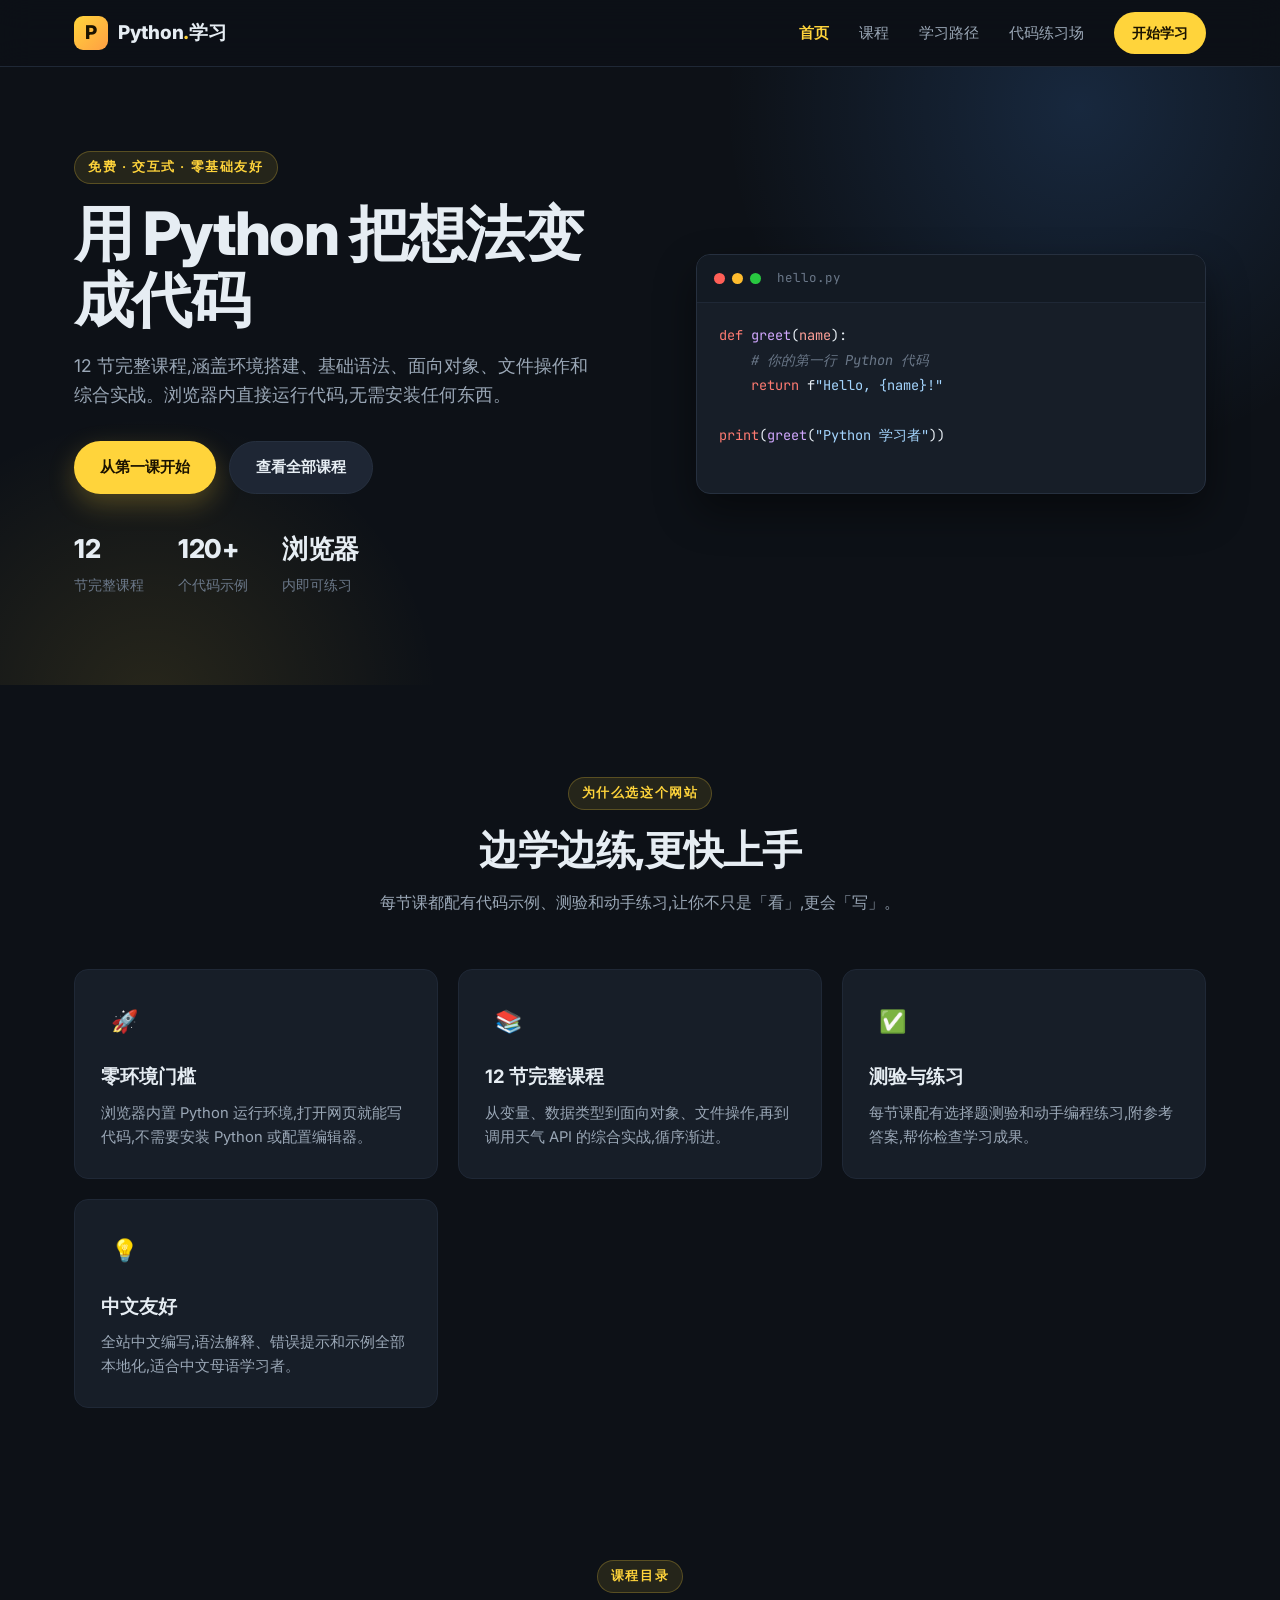
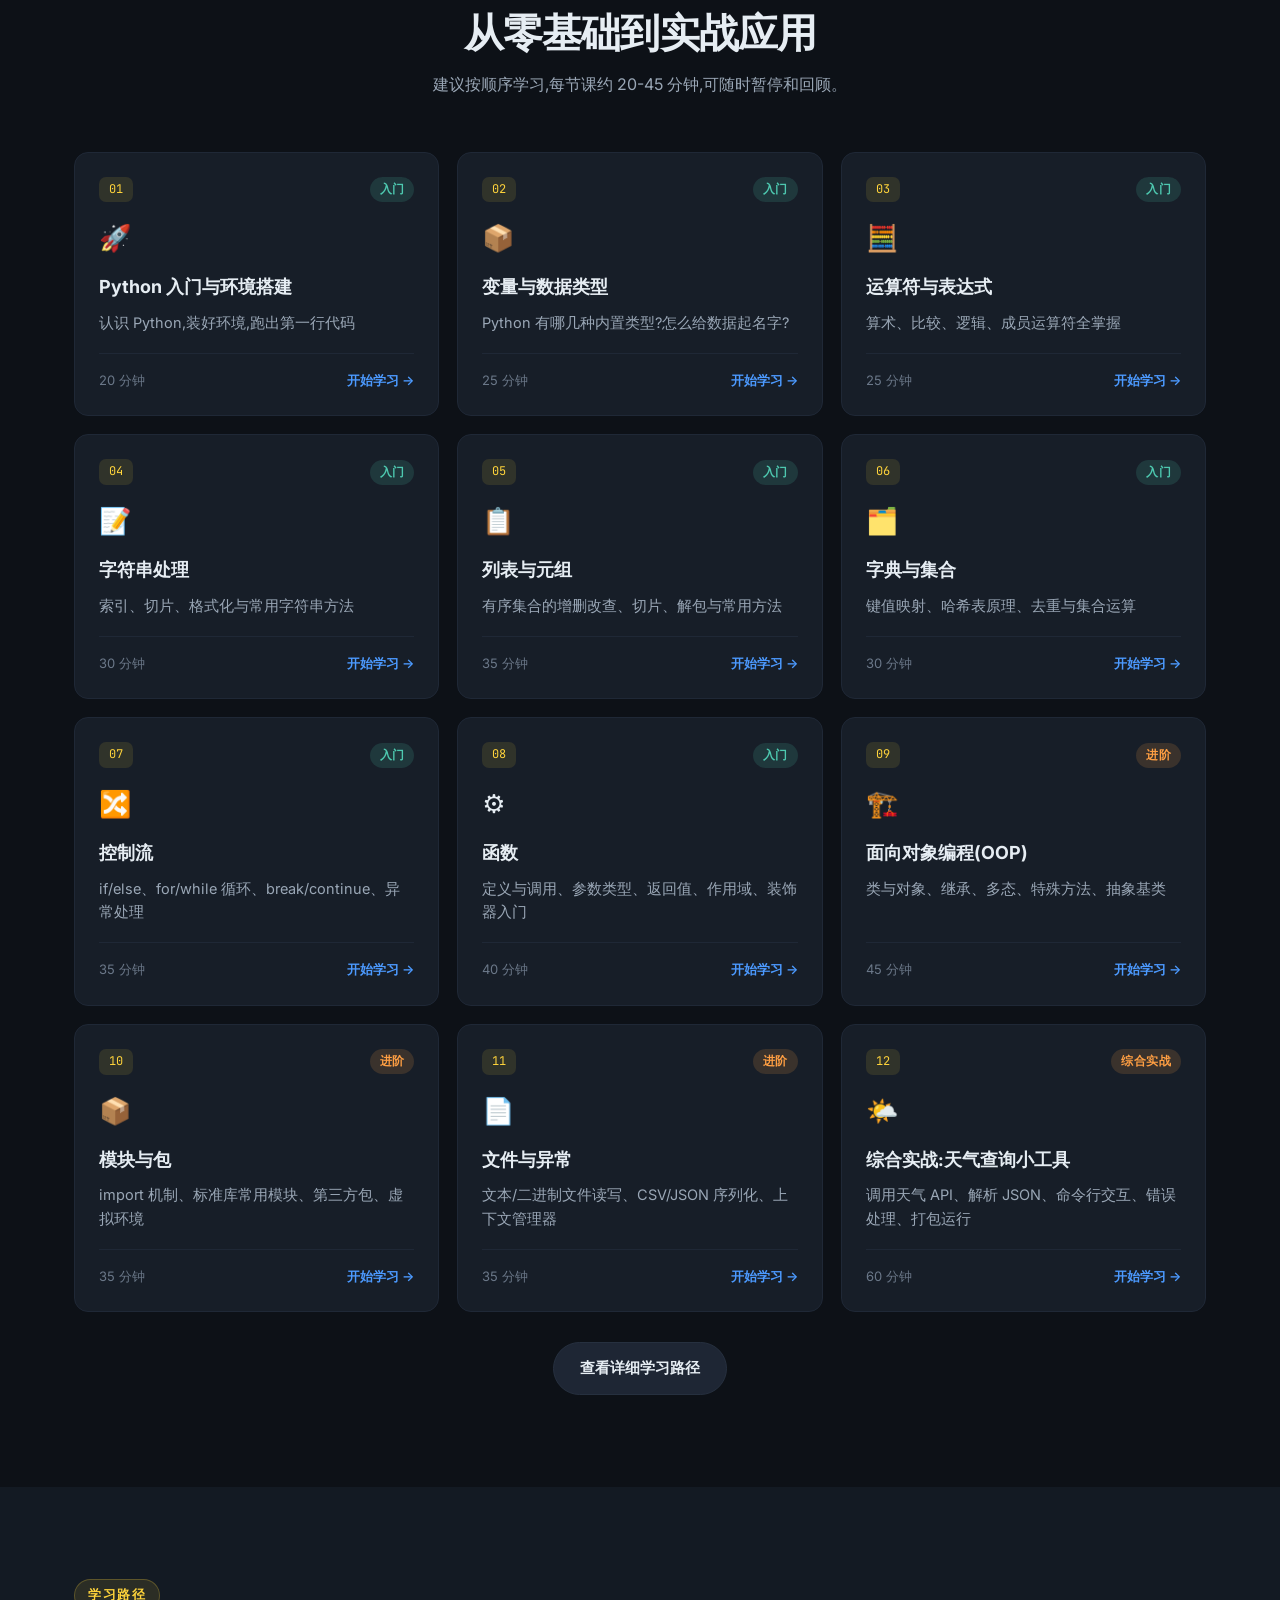
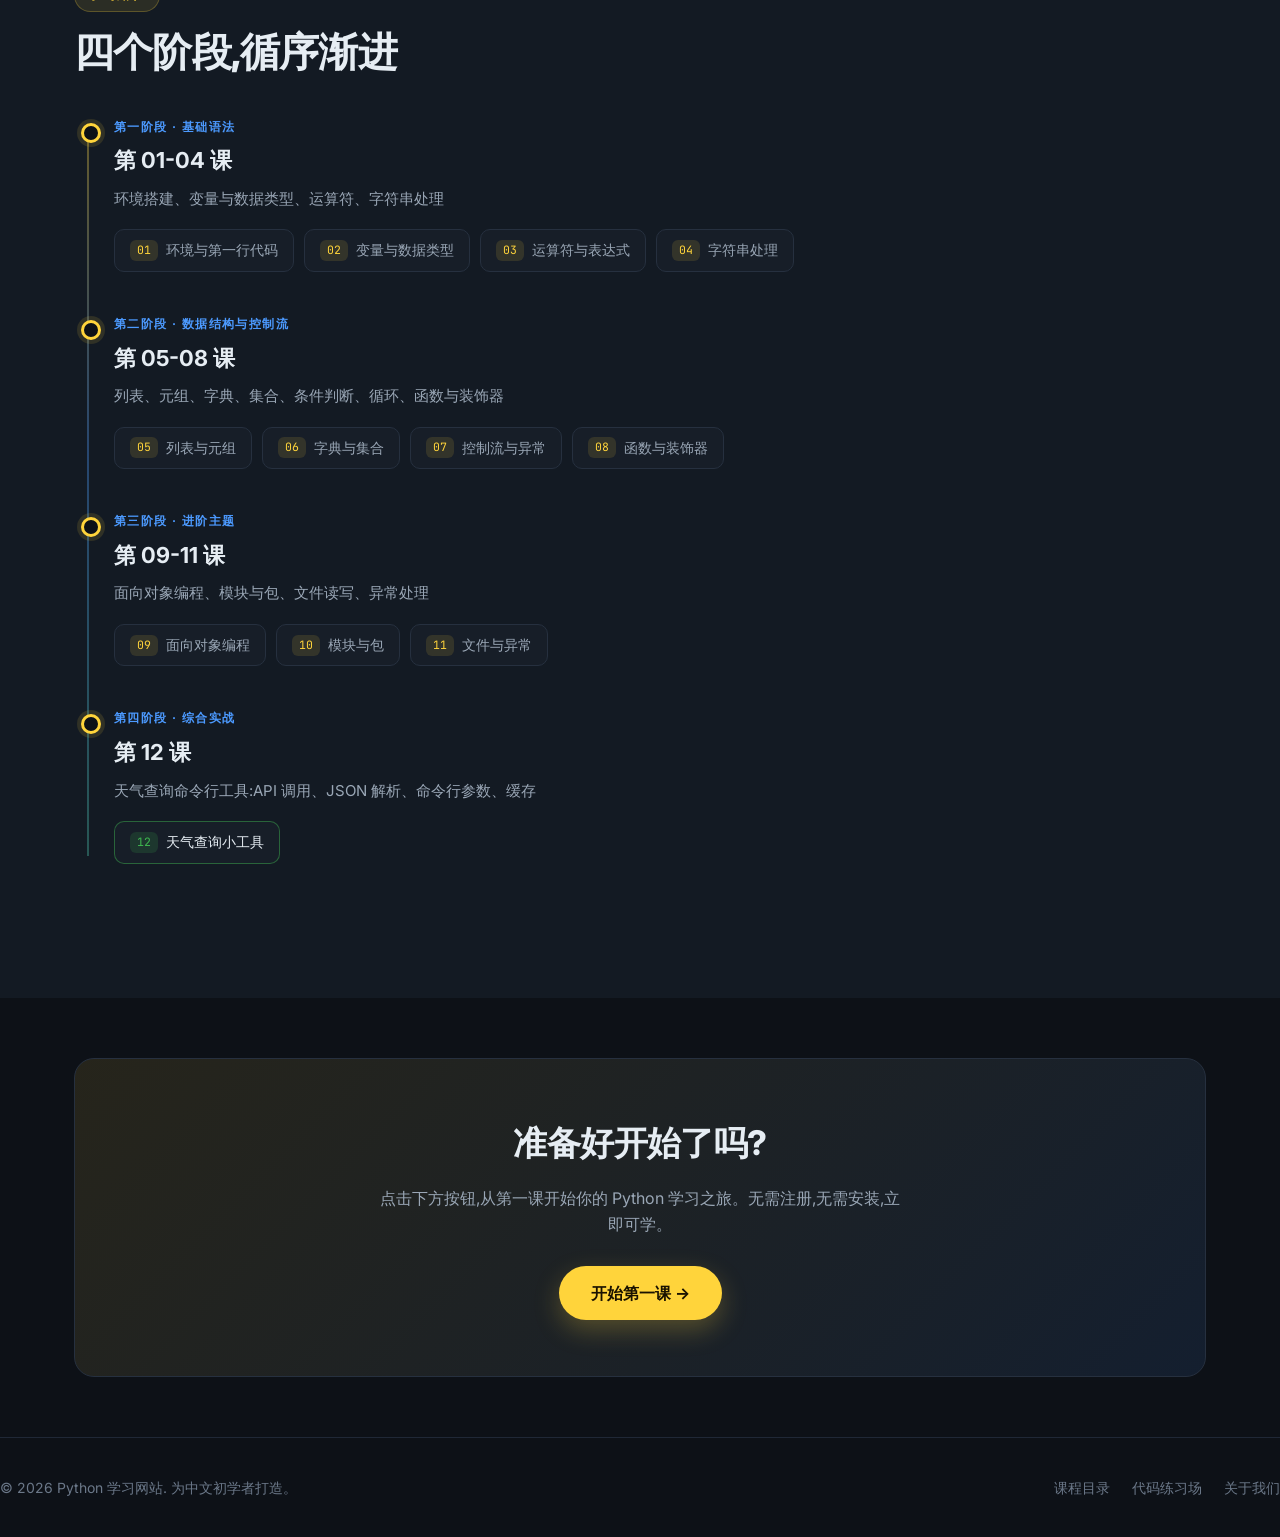
==== index.html @ 402aacf6 "feat: 初始化 Python 学习网站 - 12 节完整课程、浏览器内代码练习场、测验与进度追踪" ====
<!DOCTYPE html>
<html lang="zh-CN">
<head>
  <meta charset="UTF-8">
  <meta name="viewport" content="width=device-width, initial-scale=1.0">
  <title>Python 学习网站 | 从零基础到实战</title>
  <meta name="description" content="免费的 Python 编程学习网站,12 节完整课程,从环境搭建到综合实战,支持浏览器内直接运行 Python 代码">
  <link rel="preconnect" href="https://fonts.googleapis.com">
  <link rel="preconnect" href="https://fonts.gstatic.com" crossorigin>
  <link href="https://fonts.googleapis.com/css2?family=Inter:wght@400;600;700;800&family=JetBrains+Mono:wght@400;700&display=swap" rel="stylesheet">
  <link rel="stylesheet" href="assets/css/style.css">
</head>
<body>

<!-- 导航 -->
<nav class="nav">
  <div class="nav-inner">
    <a href="index.html" class="logo">
      <div class="logo-mark">P</div>
      <span>Python<span class="dot">.</span>学习</span>
    </a>

    <div class="nav-links" id="navLinks">
      <a href="index.html" class="active">首页</a>
      <a href="#courses">课程</a>
      <a href="#path">学习路径</a>
      <a href="playground.html">代码练习场</a>
      <a href="lesson.html?id=intro" class="nav-cta">开始学习</a>
    </div>

    <button class="nav-toggle" id="navToggle" aria-label="切换菜单">☰</button>
  </div>
</nav>

<!-- 英雄区 -->
<header class="hero">
  <div class="container">
    <div class="hero-grid">
      <div class="hero-content">
        <div class="eyebrow">免费 · 交互式 · 零基础友好</div>
        <h1>用 Python 把想法变成代码</h1>
        <p class="hero-lead">12 节完整课程,涵盖环境搭建、基础语法、面向对象、文件操作和综合实战。浏览器内直接运行代码,无需安装任何东西。</p>
        <div class="hero-actions">
          <a href="lesson.html?id=intro" class="btn btn-primary">从第一课开始</a>
          <a href="#courses" class="btn btn-ghost">查看全部课程</a>
        </div>
        <div class="hero-stats">
          <div><strong>12</strong><span>节完整课程</span></div>
          <div><strong>120+</strong><span>个代码示例</span></div>
          <div><strong>浏览器</strong><span>内即可练习</span></div>
        </div>
      </div>

      <div class="hero-visual">
        <div class="code-card">
          <div class="code-card-head">
            <div class="dot-red"></div>
            <div class="dot-yellow"></div>
            <div class="dot-green"></div>
            <span class="file">hello.py</span>
          </div>
          <pre>
<span class="tok-kw">def</span> <span class="tok-fn">greet</span>(<span class="tok-var">name</span>):
    <span class="tok-com"># 你的第一行 Python 代码</span>
    <span class="tok-kw">return</span> f<span class="tok-str">"Hello, {name}!"</span>

<span class="tok-kw">print</span>(<span class="tok-fn">greet</span>(<span class="tok-str">"Python 学习者"</span>))
          </pre>
        </div>
      </div>
    </div>
  </div>
</header>

<!-- 特性 -->
<section class="section" id="features">
  <div class="container">
    <div class="section-head">
      <span class="eyebrow">为什么选这个网站</span>
      <h2 class="section-title">边学边练,更快上手</h2>
      <p class="section-sub">每节课都配有代码示例、测验和动手练习,让你不只是「看」,更会「写」。</p>
    </div>

    <div class="features-grid">
      <div class="feature-card">
        <div class="feature-icon">🚀</div>
        <h3>零环境门槛</h3>
        <p>浏览器内置 Python 运行环境,打开网页就能写代码,不需要安装 Python 或配置编辑器。</p>
      </div>
      <div class="feature-card">
        <div class="feature-icon">📚</div>
        <h3>12 节完整课程</h3>
        <p>从变量、数据类型到面向对象、文件操作,再到调用天气 API 的综合实战,循序渐进。</p>
      </div>
      <div class="feature-card">
        <div class="feature-icon">✅</div>
        <h3>测验与练习</h3>
        <p>每节课配有选择题测验和动手编程练习,附参考答案,帮你检查学习成果。</p>
      </div>
      <div class="feature-card">
        <div class="feature-icon">💡</div>
        <h3>中文友好</h3>
        <p>全站中文编写,语法解释、错误提示和示例全部本地化,适合中文母语学习者。</p>
      </div>
    </div>
  </div>
</section>

<!-- 课程预览 -->
<section class="section" id="courses" style="padding-top: 60px;">
  <div class="container">
    <div class="section-head">
      <span class="eyebrow">课程目录</span>
      <h2 class="section-title">从零基础到实战应用</h2>
      <p class="section-sub">建议按顺序学习,每节课约 20-45 分钟,可随时暂停和回顾。</p>
    </div>

    <div class="course-grid" id="courseGrid">
      <!-- 课程卡片由 JS 渲染 -->
    </div>

    <div style="text-align: center; margin-top: 30px;">
      <a href="#path" class="btn btn-ghost">查看详细学习路径</a>
    </div>
  </div>
</section>

<!-- 学习路径 -->
<section class="section" id="path" style="background: var(--bg-soft);">
  <div class="container">
    <div class="section-head" style="text-align: left; max-width: none; margin: 0 0 40px;">
      <span class="eyebrow">学习路径</span>
      <h2 class="section-title" style="text-align: left;">四个阶段,循序渐进</h2>
    </div>

    <div class="path">
      <div class="stage">
        <div class="stage-tag">第一阶段 · 基础语法</div>
        <h3>第 01-04 课</h3>
        <p>环境搭建、变量与数据类型、运算符、字符串处理</p>
        <div class="lesson-chips">
          <span class="chip"><span class="num">01</span>环境与第一行代码</span>
          <span class="chip"><span class="num">02</span>变量与数据类型</span>
          <span class="chip"><span class="num">03</span>运算符与表达式</span>
          <span class="chip"><span class="num">04</span>字符串处理</span>
        </div>
      </div>

      <div class="stage">
        <div class="stage-tag">第二阶段 · 数据结构与控制流</div>
        <h3>第 05-08 课</h3>
        <p>列表、元组、字典、集合、条件判断、循环、函数与装饰器</p>
        <div class="lesson-chips">
          <span class="chip"><span class="num">05</span>列表与元组</span>
          <span class="chip"><span class="num">06</span>字典与集合</span>
          <span class="chip"><span class="num">07</span>控制流与异常</span>
          <span class="chip"><span class="num">08</span>函数与装饰器</span>
        </div>
      </div>

      <div class="stage">
        <div class="stage-tag">第三阶段 · 进阶主题</div>
        <h3>第 09-11 课</h3>
        <p>面向对象编程、模块与包、文件读写、异常处理</p>
        <div class="lesson-chips">
          <span class="chip"><span class="num">09</span>面向对象编程</span>
          <span class="chip"><span class="num">10</span>模块与包</span>
          <span class="chip"><span class="num">11</span>文件与异常</span>
        </div>
      </div>

      <div class="stage">
        <div class="stage-tag">第四阶段 · 综合实战</div>
        <h3>第 12 课</h3>
        <p>天气查询命令行工具:API 调用、JSON 解析、命令行参数、缓存</p>
        <div class="lesson-chips">
          <span class="chip done"><span class="num">12</span>天气查询小工具</span>
        </div>
      </div>
    </div>
  </div>
</section>

<!-- CTA -->
<section class="section" style="padding: 60px 0;">
  <div class="container">
    <div class="cta">
      <h2>准备好开始了吗?</h2>
      <p>点击下方按钮,从第一课开始你的 Python 学习之旅。无需注册,无需安装,立即可学。</p>
      <a href="lesson.html?id=intro" class="btn btn-primary" style="padding: 14px 32px; font-size: 16px;">开始第一课 →</a>
    </div>
  </div>
</section>

<!-- 页脚 -->
<footer class="footer">
  <div class="footer-inner">
    <div>© 2026 Python 学习网站. 为中文初学者打造。</div>
    <div class="footer-links">
      <a href="#courses">课程目录</a>
      <a href="playground.html">代码练习场</a>
      <a href="#">关于我们</a>
    </div>
  </div>
</footer>

<script>
// 课程数据(与数据文件保持同步)
const COURSES = [
  { id: "intro", num: "01", title: "Python 入门与环境搭建", subtitle: "认识 Python,装好环境,跑出第一行代码", level: "beginner", levelText: "入门", duration: "20 分钟", icon: "🚀", summary: "了解 Python 是什么,完成环境安装,写出第一个程序。" },
  { id: "variables", num: "02", title: "变量与数据类型", subtitle: "Python 有哪几种内置类型?怎么给数据起名字?", level: "beginner", levelText: "入门", duration: "25 分钟", icon: "📦", summary: "掌握变量命名,理解字符串、整数、浮点数、布尔值和 None。" },
  { id: "operators", num: "03", title: "运算符与表达式", subtitle: "算术、比较、逻辑、成员运算符全掌握", level: "beginner", levelText: "入门", duration: "25 分钟", icon: "🧮", summary: "系统梳理各类运算符,理解优先级与链式比较。" },
  { id: "strings", num: "04", title: "字符串处理", subtitle: "索引、切片、格式化与常用字符串方法", level: "beginner", levelText: "入门", duration: "30 分钟", icon: "📝", summary: "吃透字符串索引与切片,掌握 f-string 格式化。" },
  { id: "lists", num: "05", title: "列表与元组", subtitle: "有序集合的增删改查、切片、解包与常用方法", level: "beginner", levelText: "入门", duration: "35 分钟", icon: "📋", summary: "掌握列表增删改查、排序、列表推导式及元组不可变特性。" },
  { id: "dicts-sets", num: "06", title: "字典与集合", subtitle: "键值映射、哈希表原理、去重与集合运算", level: "beginner", levelText: "入门", duration: "30 分钟", icon: "🗂️", summary: "深入理解字典键值存取及集合交并差补运算。" },
  { id: "control-flow", num: "07", title: "控制流", subtitle: "if/else、for/while 循环、break/continue、异常处理", level: "beginner", levelText: "入门", duration: "35 分钟", icon: "🔀", summary: "掌握条件判断、循环结构、控制关键字和异常捕获。" },
  { id: "functions", num: "08", title: "函数", subtitle: "定义与调用、参数类型、返回值、作用域、装饰器入门", level: "beginner", levelText: "入门", duration: "40 分钟", icon: "⚙️", summary: "掌握函数定义、参数类型、作用域链 LEGB、闭包与装饰器。" },
  { id: "oop", num: "09", title: "面向对象编程(OOP)", subtitle: "类与对象、继承、多态、特殊方法、抽象基类", level: "intermediate", levelText: "进阶", duration: "45 分钟", icon: "🏗️", summary: "学习类与对象、继承多态、__init__/__str__ 等特殊方法及 abc 抽象基类。" },
  { id: "modules-packages", num: "10", title: "模块与包", subtitle: "import 机制、标准库常用模块、第三方包、虚拟环境", level: "intermediate", levelText: "进阶", duration: "35 分钟", icon: "📦", summary: "掌握 import 系统、常用标准库、第三方包安装及虚拟环境管理。" },
  { id: "file-io", num: "11", title: "文件与异常", subtitle: "文本/二进制文件读写、CSV/JSON 序列化、上下文管理器", level: "intermediate", levelText: "进阶", duration: "35 分钟", icon: "📄", summary: "掌握 with open 读写文本和二进制文件,CSV 与 JSON 处理。" },
  { id: "capstone", num: "12", title: "综合实战:天气查询小工具", subtitle: "调用天气 API、解析 JSON、命令行交互、错误处理、打包运行", level: "intermediate", levelText: "综合实战", duration: "60 分钟", icon: "🌤️", summary: "综合运用 requests、json、argparse 完成可运行的天气查询命令行工具。" }
];

// 渲染课程卡片
function renderCourses() {
  const grid = document.getElementById('courseGrid');
  if (!grid) return;
  grid.innerHTML = COURSES.map(c => `
    <article class="course-card">
      <div class="course-top">
        <span class="course-id">${c.num}</span>
        <span class="course-level lv-${c.level}">${c.levelText}</span>
      </div>
      <div class="course-icon" style="font-size:26px;margin-bottom:12px;">${c.icon}</div>
      <h3>${c.title}</h3>
      <p>${c.subtitle}</p>
      <div class="course-meta">
        <span>${c.duration}</span>
        <a href="lesson.html?id=${c.id}">开始学习 →</a>
      </div>
    </article>
  `).join('');
}

document.addEventListener('DOMContentLoaded', () => {
  renderCourses();

  // 移动端菜单
  const toggle = document.getElementById('navToggle');
  const links = document.getElementById('navLinks');
  if (toggle && links) {
    toggle.addEventListener('click', () => {
      const open = links.classList.toggle('open');
      toggle.setAttribute('aria-expanded', open);
    });
  }

  // 高亮当前导航
  const path = location.pathname.split('/').pop() || 'index.html';
  document.querySelectorAll('.nav-links a').forEach(a => {
    const href = a.getAttribute('href');
    if (href && !href.startsWith('#') && path === href.split('/').pop()) {
      a.classList.add('active');
    }
  });
});
</script>
</body>
</html>
---- assets/css/style.css ----
/* ============================================
   Python 学习网站 - 全局样式
   ============================================ */

:root {
  --bg: #0d1117;
  --bg-soft: #131a23;
  --surface: #171e28;
  --surface-2: #1e2634;
  --border: #26303f;
  --border-soft: #1f2836;
  --text: #e6edf3;
  --text-dim: #9aa7b6;
  --text-faint: #6b7889;
  --brand: #ffd43b;
  --brand-2: #4c9aff;
  --brand-3: #4ec9b0;
  --green: #3fb950;
  --red: #f85149;
  --yellow: #d29922;
  --purple: #bc8cff;
  --radius: 14px;
  --radius-sm: 9px;
  --shadow: 0 18px 40px rgba(0, 0, 0, 0.45);
  --font: "Inter", "PingFang SC", "Microsoft YaHei", system-ui, -apple-system, sans-serif;
  --mono: "JetBrains Mono", "Fira Code", Consolas, "Courier New", monospace;
  --max: 1180px;
}

* {
  box-sizing: border-box;
  margin: 0;
  padding: 0;
}

html {
  scroll-behavior: smooth;
}

body {
  font-family: var(--font);
  background: var(--bg);
  color: var(--text);
  line-height: 1.65;
  -webkit-font-smoothing: antialiased;
  overflow-x: hidden;
}

a {
  color: inherit;
  text-decoration: none;
}

button {
  font-family: inherit;
  cursor: pointer;
  border: none;
  background: none;
  color: inherit;
}

code {
  font-family: var(--mono);
}

/* ---------- 导航 ---------- */
.nav {
  position: sticky;
  top: 0;
  z-index: 100;
  background: rgba(13, 17, 23, 0.82);
  backdrop-filter: blur(16px);
  border-bottom: 1px solid var(--border-soft);
}

.nav-inner {
  max-width: var(--max);
  margin: 0 auto;
  padding: 0 24px;
  height: 66px;
  display: flex;
  align-items: center;
  justify-content: space-between;
  gap: 24px;
}

.logo {
  display: flex;
  align-items: center;
  gap: 10px;
  font-weight: 800;
  font-size: 19px;
  letter-spacing: -0.3px;
}

.logo-mark {
  width: 34px;
  height: 34px;
  border-radius: 9px;
  background: linear-gradient(135deg, var(--brand) 0%, #ff9f43 100%);
  color: #1a1200;
  display: grid;
  place-items: center;
  font-size: 19px;
  font-weight: 800;
}

.logo span.dot {
  color: var(--brand);
}

.nav-links {
  display: flex;
  align-items: center;
  gap: 30px;
  font-size: 14.5px;
  color: var(--text-dim);
}

.nav-links a {
  transition: color 0.18s;
}

.nav-links a:hover {
  color: var(--text);
}

.nav-links a.active {
  color: var(--brand);
  font-weight: 600;
}

.nav-cta {
  background: var(--brand);
  color: #1a1200 !important;
  padding: 9px 18px;
  border-radius: 999px;
  font-weight: 700;
  font-size: 14px;
  transition: transform 0.18s, box-shadow 0.18s;
}

.nav-cta:hover {
  transform: translateY(-1px);
  box-shadow: 0 8px 20px rgba(255, 212, 59, 0.28);
}

.nav-toggle {
  display: none;
  font-size: 22px;
  padding: 6px 10px;
  border-radius: 8px;
  border: 1px solid var(--border);
}

/* ---------- 通用容器 ---------- */
.container {
  max-width: var(--max);
  margin: 0 auto;
  padding: 0 24px;
}

.section {
  padding: 92px 0;
}

.section-head {
  text-align: center;
  max-width: 660px;
  margin: 0 auto 54px;
}

.eyebrow {
  display: inline-block;
  font-size: 12.5px;
  font-weight: 700;
  letter-spacing: 1.6px;
  text-transform: uppercase;
  color: var(--brand);
  background: rgba(255, 212, 59, 0.1);
  border: 1px solid rgba(255, 212, 59, 0.24);
  padding: 5px 13px;
  border-radius: 999px;
  margin-bottom: 16px;
}

.section-title {
  font-size: clamp(28px, 4vw, 40px);
  font-weight: 800;
  letter-spacing: -0.8px;
  line-height: 1.22;
}

.section-sub {
  color: var(--text-dim);
  margin-top: 14px;
  font-size: 16px;
}

/* ---------- 英雄区 ---------- */
.hero {
  position: relative;
  padding: 84px 0 88px;
  overflow: hidden;
}

.hero::before {
  content: "";
  position: absolute;
  width: 760px;
  height: 760px;
  top: -340px;
  right: -180px;
  background: radial-gradient(circle, rgba(76, 154, 255, 0.17), transparent 66%);
  pointer-events: none;
}

.hero::after {
  content: "";
  position: absolute;
  width: 620px;
  height: 620px;
  bottom: -330px;
  left: -160px;
  background: radial-gradient(circle, rgba(255, 212, 59, 0.11), transparent 66%);
  pointer-events: none;
}

.hero-grid {
  display: grid;
  grid-template-columns: 1.05fr 0.95fr;
  gap: 58px;
  align-items: center;
  position: relative;
  z-index: 1;
}

.hero h1 {
  font-size: clamp(36px, 5.4vw, 60px);
  line-height: 1.1;
  font-weight: 800;
  letter-spacing: -1.6px;
}

.hero h1 em {
  font-style: normal;
  background: linear-gradient(120deg, var(--brand) 0%, #ff9f43 55%, var(--brand-3) 100%);
  -webkit-background-clip: text;
  background-clip: text;
  color: transparent;
}

.hero-lead {
  color: var(--text-dim);
  font-size: 17.5px;
  margin: 20px 0 32px;
  max-width: 520px;
}

.hero-actions {
  display: flex;
  flex-wrap: wrap;
  gap: 13px;
  margin-bottom: 34px;
}

.btn {
  display: inline-flex;
  align-items: center;
  gap: 9px;
  padding: 13px 26px;
  border-radius: 999px;
  font-weight: 700;
  font-size: 15px;
  transition: transform 0.18s, box-shadow 0.18s, background 0.18s;
}

.btn-primary {
  background: var(--brand);
  color: #1a1200;
  box-shadow: 0 10px 26px rgba(255, 212, 59, 0.25);
}

.btn-primary:hover {
  transform: translateY(-2px);
  box-shadow: 0 14px 32px rgba(255, 212, 59, 0.34);
}

.btn-ghost {
  background: var(--surface-2);
  border: 1px solid var(--border);
  color: var(--text);
}

.btn-ghost:hover {
  transform: translateY(-2px);
  border-color: var(--brand-2);
}

.hero-stats {
  display: flex;
  gap: 34px;
}

.hero-stats div strong {
  display: block;
  font-size: 26px;
  font-weight: 800;
  letter-spacing: -0.5px;
}

.hero-stats div span {
  font-size: 13.5px;
  color: var(--text-faint);
}

/* 代码预览卡 */
.code-card {
  background: var(--surface);
  border: 1px solid var(--border);
  border-radius: var(--radius);
  box-shadow: var(--shadow);
  overflow: hidden;
}

.code-card-head {
  display: flex;
  align-items: center;
  gap: 7px;
  padding: 13px 17px;
  border-bottom: 1px solid var(--border-soft);
  background: var(--bg-soft);
}

.dot-red, .dot-yellow, .dot-green {
  width: 11px;
  height: 11px;
  border-radius: 50%;
}

.dot-red { background: #ff5f57; }
.dot-yellow { background: #febc2e; }
.dot-green { background: #28c840; }

.code-card-head span.file {
  margin-left: 9px;
  font-size: 12.5px;
  color: var(--text-faint);
  font-family: var(--mono);
}

.code-card pre {
  margin: 0;
  padding: 20px 22px;
  font-family: var(--mono);
  font-size: 13.6px;
  line-height: 1.85;
  overflow-x: auto;
}

.tok-kw { color: #ff7b72; }
.tok-str { color: #a5d6ff; }
.tok-num { color: #79c0ff; }
.tok-com { color: #6b7889; font-style: italic; }
.tok-fn { color: #d2a8ff; }
.tok-cls { color: #ffa657; }
.tok-var { color: #ffa198; }

/* ---------- 特性卡 ---------- */
.features-grid {
  display: grid;
  grid-template-columns: repeat(auto-fit, minmax(280px, 1fr));
  gap: 20px;
}

.feature-card {
  background: var(--surface);
  border: 1px solid var(--border-soft);
  border-radius: var(--radius);
  padding: 28px 26px;
  transition: transform 0.2s, border-color 0.2s, background 0.2s;
}

.feature-card:hover {
  transform: translateY(-4px);
  border-color: var(--brand-2);
  background: var(--surface-2);
}

.feature-icon {
  width: 46px;
  height: 46px;
  border-radius: 12px;
  display: grid;
  place-items: center;
  font-size: 22px;
  margin-bottom: 17px;
}

.feature-card h3 {
  font-size: 18.5px;
  margin-bottom: 9px;
}

.feature-card p {
  color: var(--text-dim);
  font-size: 14.8px;
}

/* ---------- 学习路径 ---------- */
.path {
  position: relative;
  padding-left: 40px;
}

.path::before {
  content: "";
  position: absolute;
  left: 13px;
  top: 8px;
  bottom: 8px;
  width: 2px;
  background: linear-gradient(180deg, var(--brand) 0%, var(--brand-2) 45%, var(--brand-3) 100%);
  opacity: 0.35;
}

.stage {
  position: relative;
  margin-bottom: 42px;
}

.stage::before {
  content: "";
  position: absolute;
  left: -33px;
  top: 6px;
  width: 14px;
  height: 14px;
  border-radius: 50%;
  background: var(--bg);
  border: 3px solid var(--brand);
  box-shadow: 0 0 0 4px rgba(255, 212, 59, 0.12);
}

.stage-tag {
  font-size: 12px;
  font-weight: 700;
  letter-spacing: 1.4px;
  text-transform: uppercase;
  color: var(--brand-2);
  margin-bottom: 6px;
}

.stage h3 {
  font-size: 22px;
  margin-bottom: 8px;
}

.stage > p {
  color: var(--text-dim);
  font-size: 15px;
  margin-bottom: 18px;
}

.lesson-chips {
  display: flex;
  flex-wrap: wrap;
  gap: 10px;
}

.chip {
  background: var(--surface);
  border: 1px solid var(--border);
  border-radius: 10px;
  padding: 9px 15px;
  font-size: 13.6px;
  color: var(--text-dim);
  display: inline-flex;
  align-items: center;
  gap: 8px;
  transition: all 0.18s;
}

.chip:hover {
  color: var(--text);
  border-color: var(--brand-2);
  transform: translateY(-2px);
}

.chip .num {
  font-family: var(--mono);
  font-size: 11.5px;
  color: var(--brand);
  background: rgba(255, 212, 59, 0.12);
  padding: 1px 7px;
  border-radius: 6px;
}

.chip.done {
  border-color: rgba(63, 185, 80, 0.45);
  color: var(--text);
}

.chip.done .num {
  background: rgba(63, 185, 80, 0.16);
  color: var(--green);
}

/* ---------- 课程预览网格 ---------- */
.course-grid {
  display: grid;
  grid-template-columns: repeat(auto-fill, minmax(285px, 1fr));
  gap: 18px;
}

.course-card {
  background: var(--surface);
  border: 1px solid var(--border-soft);
  border-radius: var(--radius);
  padding: 24px;
  display: flex;
  flex-direction: column;
  transition: transform 0.2s, border-color 0.2s;
}

.course-card:hover {
  transform: translateY(-4px);
  border-color: var(--brand);
}

.course-top {
  display: flex;
  align-items: center;
  justify-content: space-between;
  margin-bottom: 15px;
}

.course-id {
  font-family: var(--mono);
  font-size: 12px;
  color: var(--brand);
  background: rgba(255, 212, 59, 0.11);
  border-radius: 7px;
  padding: 3px 10px;
}

.course-level {
  font-size: 11.5px;
  font-weight: 700;
  padding: 3px 10px;
  border-radius: 999px;
  letter-spacing: 0.4px;
}

.lv-beginner { background: rgba(78, 201, 176, 0.15); color: var(--brand-3); }
.lv-intermediate { background: rgba(255, 159, 67, 0.15); color: #ff9f43; }
.lv-advanced { background: rgba(188, 140, 255, 0.15); color: var(--purple); }

.course-card h3 {
  font-size: 18px;
  margin-bottom: 9px;
}

.course-card p {
  color: var(--text-dim);
  font-size: 14.5px;
  flex: 1;
}

.course-meta {
  display: flex;
  align-items: center;
  justify-content: space-between;
  margin-top: 18px;
  padding-top: 16px;
  border-top: 1px solid var(--border-soft);
  font-size: 13px;
  color: var(--text-faint);
}

.course-meta a {
  color: var(--brand-2);
  font-weight: 600;
}

/* ---------- CTA ---------- */
.cta {
  background: linear-gradient(135deg, rgba(255, 212, 59, 0.1), rgba(76, 154, 255, 0.1));
  border: 1px solid var(--border);
  border-radius: 20px;
  padding: 56px 44px;
  text-align: center;
}

.cta h2 {
  font-size: clamp(25px, 3.4vw, 34px);
  font-weight: 800;
  letter-spacing: -0.6px;
}

.cta p {
  color: var(--text-dim);
  margin: 14px auto 28px;
  max-width: 520px;
  font-size: 16px;
}

/* ---------- 页脚 ---------- */
.footer {
  border-top: 1px solid var(--border-soft);
  padding: 38px 0;
  color: var(--text-faint);
  font-size: 14px;
}

.footer-inner {
  display: flex;
  flex-wrap: wrap;
  justify-content: space-between;
  gap: 16px;
  align-items: center;
}

.footer-links {
  display: flex;
  gap: 22px;
}

.footer-links a:hover {
  color: var(--text);
}

/* ============================================
   课程详情页
   ============================================ */

.lesson-layout {
  display: grid;
  grid-template-columns: 268px 1fr;
  gap: 42px;
  max-width: var(--max);
  margin: 0 auto;
  padding: 34px 24px 90px;
  align-items: start;
}

.sidebar {
  position: sticky;
  top: 88px;
  max-height: calc(100vh - 112px);
  overflow-y: auto;
  background: var(--surface);
  border: 1px solid var(--border-soft);
  border-radius: var(--radius);
  padding: 16px;
}

.sidebar::-webkit-scrollbar { width: 6px; }
.sidebar::-webkit-scrollbar-thumb { background: var(--border); border-radius: 3px; }

.sidebar-title {
  font-size: 11.5px;
  font-weight: 700;
  letter-spacing: 1.4px;
  text-transform: uppercase;
  color: var(--text-faint);
  padding: 6px 10px 12px;
}

.side-item {
  display: flex;
  align-items: center;
  gap: 10px;
  padding: 9px 11px;
  border-radius: 9px;
  font-size: 14px;
  color: var(--text-dim);
  transition: background 0.16s, color 0.16s;
}

.side-item:hover {
  background: var(--surface-2);
  color: var(--text);
}

.side-item.active {
  background: rgba(255, 212, 59, 0.12);
  color: var(--brand);
  font-weight: 600;
}

.side-item .badge {
  margin-left: auto;
  font-size: 11px;
  color: var(--green);
}

.side-item .idx {
  font-family: var(--mono);
  font-size: 11.5px;
  color: var(--text-faint);
  width: 18px;
}

.side-item.active .idx { color: var(--brand); }

.progress-box {
  margin-top: 16px;
  padding: 14px;
  border-radius: 10px;
  background: var(--bg-soft);
  border: 1px solid var(--border-soft);
}

.progress-box .row {
  display: flex;
  justify-content: space-between;
  font-size: 12.5px;
  color: var(--text-dim);
  margin-bottom: 9px;
}

.progress-track {
  height: 7px;
  border-radius: 999px;
  background: var(--border);
  overflow: hidden;
}

.progress-fill {
  height: 100%;
  width: 0;
  background: linear-gradient(90deg, var(--brand), var(--brand-2));
  border-radius: 999px;
  transition: width 0.4s ease;
}

/* 课程正文 */
.lesson-header {
  margin-bottom: 34px;
  padding-bottom: 26px;
  border-bottom: 1px solid var(--border-soft);
}

.lesson-header h1 {
  font-size: clamp(28px, 4vw, 38px);
  font-weight: 800;
  letter-spacing: -0.9px;
  margin: 12px 0 10px;
}

.lesson-header .meta {
  color: var(--text-dim);
  font-size: 15px;
}

.lesson-header .meta span {
  margin-right: 18px;
}

.lesson-content h2 {
  font-size: 25px;
  font-weight: 750;
  letter-spacing: -0.4px;
  margin: 42px 0 15px;
  padding-top: 8px;
}

.lesson-content h3 {
  font-size: 19px;
  font-weight: 700;
  margin: 28px 0 11px;
}

.lesson-content p {
  color: #c9d3de;
  margin-bottom: 15px;
  font-size: 15.6px;
}

.lesson-content ul, .lesson-content ol {
  margin: 0 0 18px 22px;
  color: #c9d3de;
  font-size: 15.4px;
}

.lesson-content li {
  margin-bottom: 8px;
}

.lesson-content strong {
  color: var(--text);
  font-weight: 650;
}

.lesson-content code:not(pre code) {
  background: rgba(110, 118, 129, 0.18);
  border: 1px solid var(--border-soft);
  border-radius: 6px;
  padding: 1.5px 6px;
  font-size: 13.5px;
  color: #ffa198;
}

.inline-code {
  background: rgba(110, 118, 129, 0.18);
  border: 1px solid var(--border-soft);
  border-radius: 6px;
  padding: 1.5px 6px;
  font-family: var(--mono);
  font-size: 13.5px;
  color: #ffa198;
}

/* 代码块 */
.code-block {
  position: relative;
  background: var(--surface);
  border: 1px solid var(--border);
  border-radius: var(--radius-sm);
  margin: 18px 0 22px;
  overflow: hidden;
}

.code-block-head {
  display: flex;
  align-items: center;
  justify-content: space-between;
  padding: 9px 14px;
  background: var(--bg-soft);
  border-bottom: 1px solid var(--border-soft);
  font-size: 12px;
  color: var(--text-faint);
  font-family: var(--mono);
}

.copy-btn {
  color: var(--text-faint);
  font-size: 12px;
  padding: 3px 9px;
  border-radius: 6px;
  border: 1px solid var(--border);
  transition: all 0.16s;
}

.copy-btn:hover {
  color: var(--brand);
  border-color: var(--brand);
}

.copy-btn.copied {
  color: var(--green);
  border-color: var(--green);
}

.code-block pre {
  margin: 0;
  padding: 17px 20px;
  overflow-x: auto;
  font-family: var(--mono);
  font-size: 13.5px;
  line-height: 1.8;
}

/* 提示框 */
.callout {
  border-radius: var(--radius-sm);
  padding: 16px 19px;
  margin: 20px 0;
  border-left: 3px solid;
  font-size: 15px;
}

.callout p:last-child { margin-bottom: 0; }

.callout-title {
  font-weight: 700;
  margin-bottom: 5px;
  display: flex;
  align-items: center;
  gap: 8px;
}

.callout.info { background: rgba(76, 154, 255, 0.08); border-color: var(--brand-2); }
.callout.tip { background: rgba(78, 201, 176, 0.08); border-color: var(--brand-3); }
.callout.warn { background: rgba(210, 153, 34, 0.08); border-color: var(--yellow); }

.callout.info .callout-title { color: var(--brand-2); }
.callout.tip .callout-title { color: var(--brand-3); }
.callout.warn .callout-title { color: var(--yellow); }

/* 表格 */
.table-wrap {
  overflow-x: auto;
  margin: 18px 0 24px;
  border: 1px solid var(--border);
  border-radius: var(--radius-sm);
}

table {
  width: 100%;
  border-collapse: collapse;
  font-size: 14.5px;
}

th, td {
  padding: 12px 16px;
  text-align: left;
  border-bottom: 1px solid var(--border-soft);
}

th {
  background: var(--bg-soft);
  font-weight: 650;
  color: var(--text);
}

tr:last-child td { border-bottom: none; }

td code {
  font-family: var(--mono);
  font-size: 13px;
  color: #ffa198;
}

/* 测验 */
.quiz {
  background: var(--surface);
  border: 1px solid var(--border);
  border-radius: var(--radius);
  padding: 26px;
  margin: 26px 0;
}

.quiz-head {
  display: flex;
  align-items: center;
  gap: 10px;
  margin-bottom: 20px;
}

.quiz-head h3 {
  margin: 0;
  font-size: 19px;
}

.quiz-head .q-idx {
  background: rgba(255, 212, 59, 0.13);
  color: var(--brand);
  border-radius: 8px;
  padding: 3px 11px;
  font-size: 12.5px;
  font-weight: 700;
  font-family: var(--mono);
}

.quiz-question {
  font-size: 16px;
  margin-bottom: 16px;
  color: var(--text);
}

.options {
  display: flex;
  flex-direction: column;
  gap: 10px;
}

.option {
  display: flex;
  align-items: flex-start;
  gap: 12px;
  padding: 13px 16px;
  border: 1px solid var(--border);
  border-radius: 10px;
  background: var(--bg-soft);
  cursor: pointer;
  transition: all 0.16s;
  font-size: 15px;
  text-align: left;
  width: 100%;
}

.option:hover:not(:disabled) {
  border-color: var(--brand-2);
  background: var(--surface-2);
}

.option:disabled { cursor: default; }

.option .marker {
  flex-shrink: 0;
  width: 23px;
  height: 23px;
  border-radius: 7px;
  display: grid;
  place-items: center;
  background: var(--surface-2);
  border: 1px solid var(--border);
  font-size: 12px;
  font-weight: 700;
  font-family: var(--mono);
}

.option.correct {
  border-color: var(--green);
  background: rgba(63, 185, 80, 0.1);
}

.option.correct .marker {
  background: var(--green);
  border-color: var(--green);
  color: #04140a;
}

.option.wrong {
  border-color: var(--red);
  background: rgba(248, 81, 73, 0.1);
}

.option.wrong .marker {
  background: var(--red);
  border-color: var(--red);
  color: #fff;
}

.option.reveal {
  border-color: var(--green);
}

.quiz-feedback {
  margin-top: 15px;
  padding: 13px 16px;
  border-radius: 9px;
  font-size: 14.5px;
  display: none;
}

.quiz-feedback.show { display: block; }
.quiz-feedback.ok { background: rgba(63, 185, 80, 0.1); color: #7ee787; }
.quiz-feedback.no { background: rgba(248, 81, 73, 0.1); color: #ffa198; }

.quiz-nav {
  display: flex;
  justify-content: space-between;
  align-items: center;
  margin-top: 20px;
  gap: 12px;
}

.quiz-score {
  font-size: 13.5px;
  color: var(--text-dim);
}

.btn-sm {
  padding: 9px 18px;
  border-radius: 9px;
  font-size: 13.5px;
  font-weight: 650;
}

.btn-outline {
  border: 1px solid var(--border);
  color: var(--text-dim);
}

.btn-outline:hover { border-color: var(--brand); color: var(--brand); }

/* 练习任务 */
.exercise {
  background: linear-gradient(135deg, rgba(188, 140, 255, 0.07), rgba(76, 154, 255, 0.05));
  border: 1px solid rgba(188, 140, 255, 0.3);
  border-radius: var(--radius);
  padding: 26px;
  margin: 28px 0;
}

.exercise h3 {
  margin: 0 0 6px;
  font-size: 19px;
  color: var(--purple);
  display: flex;
  align-items: center;
  gap: 9px;
}

.exercise .task {
  margin: 14px 0;
  color: #c9d3de;
  font-size: 15.4px;
}

.exercise .starter {
  font-family: var(--mono);
  font-size: 13.3px;
  background: var(--bg);
  border: 1px dashed var(--border);
  border-radius: 9px;
  padding: 15px 18px;
  color: var(--text-dim);
  white-space: pre-wrap;
  margin-bottom: 16px;
}

.exercise .solution {
  margin-top: 14px;
}

.reveal-btn {
  color: var(--purple);
  border: 1px dashed rgba(188, 140, 255, 0.45);
  border-radius: 9px;
  padding: 8px 16px;
  font-size: 13.5px;
  font-weight: 600;
  transition: background 0.16s;
}

.reveal-btn:hover { background: rgba(188, 140, 255, 0.12); }

/* 底部导航 */
.lesson-nav {
  display: flex;
  justify-content: space-between;
  gap: 14px;
  margin-top: 52px;
  padding-top: 26px;
  border-top: 1px solid var(--border-soft);
}

.lesson-nav a {
  background: var(--surface);
  border: 1px solid var(--border-soft);
  border-radius: var(--radius-sm);
  padding: 14px 20px;
  flex: 1;
  transition: border-color 0.18s, transform 0.18s;
  max-width: 48%;
}

.lesson-nav a:hover {
  border-color: var(--brand);
  transform: translateY(-2px);
}

.lesson-nav .dir {
  font-size: 11.5px;
  color: var(--text-faint);
  text-transform: uppercase;
  letter-spacing: 1.2px;
}

.lesson-nav .name {
  font-weight: 650;
  margin-top: 3px;
}

.lesson-nav .next { text-align: right; }

/* ============================================
   代码练习场
   ============================================ */

.playground-layout {
  display: grid;
  grid-template-columns: 1fr 1fr;
  gap: 18px;
  max-width: var(--max);
  margin: 0 auto;
  padding: 26px 24px 70px;
  height: calc(100vh - 66px);
}

.pg-panel {
  display: flex;
  flex-direction: column;
  background: var(--surface);
  border: 1px solid var(--border);
  border-radius: var(--radius);
  overflow: hidden;
  min-height: 0;
}

.pg-head {
  display: flex;
  align-items: center;
  gap: 10px;
  padding: 11px 16px;
  background: var(--bg-soft);
  border-bottom: 1px solid var(--border-soft);
  font-size: 13px;
  color: var(--text-dim);
  flex-shrink: 0;
}

.pg-head .spacer { flex: 1; }

.pg-editor {
  flex: 1;
  min-height: 0;
  position: relative;
}

#codeEditor {
  width: 100%;
  height: 100%;
  background: var(--bg);
  border: none;
  outline: none;
  color: var(--text);
  font-family: var(--mono);
  font-size: 13.8px;
  line-height: 1.75;
  padding: 18px 20px;
  resize: none;
  tab-size: 4;
}

#codeEditor::placeholder { color: var(--text-faint); }

.pg-output {
  flex: 1;
  min-height: 0;
  overflow-y: auto;
  padding: 18px 20px;
  font-family: var(--mono);
  font-size: 13.4px;
  line-height: 1.7;
  white-space: pre-wrap;
  word-break: break-word;
}

.pg-output .out-line { color: var(--text); }
.pg-output .out-err { color: #ffa198; }
.pg-output .out-info { color: var(--text-faint); }
.pg-output .ok-badge { color: var(--green); }

.pg-status {
  display: flex;
  align-items: center;
  gap: 8px;
  font-size: 12.5px;
  color: var(--text-faint);
  padding: 9px 16px;
  border-top: 1px solid var(--border-soft);
  background: var(--bg-soft);
  flex-shrink: 0;
}

.spinner {
  width: 12px;
  height: 12px;
  border: 2px solid var(--border);
  border-top-color: var(--brand);
  border-radius: 50%;
  animation: spin 0.7s linear infinite;
  display: none;
}

.spinner.on { display: inline-block; }

@keyframes spin { to { transform: rotate(360deg); } }

.pg-btn {
  padding: 7px 15px;
  border-radius: 8px;
  font-size: 13px;
  font-weight: 650;
  border: 1px solid var(--border);
  color: var(--text-dim);
  transition: all 0.16s;
}

.pg-btn:hover { color: var(--text); border-color: var(--brand-2); }

.pg-btn.run {
  background: var(--green);
  border-color: var(--green);
  color: #04140a;
}

.pg-btn.run:hover { background: #4ac961; }

.pg-btn.run:disabled { opacity: 0.5; cursor: not-allowed; }

.examples-bar {
  display: flex;
  gap: 8px;
  flex-wrap: wrap;
  padding: 10px 16px;
  border-bottom: 1px solid var(--border-soft);
  background: var(--bg-soft);
}

.ex-chip {
  font-size: 12px;
  padding: 5px 11px;
  border-radius: 999px;
  border: 1px solid var(--border);
  color: var(--text-dim);
  transition: all 0.16s;
}

.ex-chip:hover { border-color: var(--brand); color: var(--brand); }

/* ---------- 响应式 ---------- */
@media (max-width: 980px) {
  .hero-grid { grid-template-columns: 1fr; gap: 42px; }
  .lesson-layout { grid-template-columns: 1fr; }
  .sidebar { position: static; max-height: none; }
  .playground-layout { grid-template-columns: 1fr; height: auto; }
  .pg-panel { min-height: 420px; }
}

@media (max-width: 720px) {
  .nav-links { display: none; }
  .nav-links.open {
    display: flex;
    position: absolute;
    top: 66px;
    left: 0;
    right: 0;
    flex-direction: column;
    align-items: stretch;
    background: var(--bg-soft);
    padding: 18px 24px;
    gap: 4px;
    border-bottom: 1px solid var(--border);
  }
  .nav-toggle { display: block; }
  .hero-stats { gap: 22px; }
  .hero-stats div strong { font-size: 21px; }
  .section { padding: 62px 0; }
  .cta { padding: 40px 24px; }
  .lesson-nav { flex-direction: column; }
  .lesson-nav a { max-width: 100%; }
}
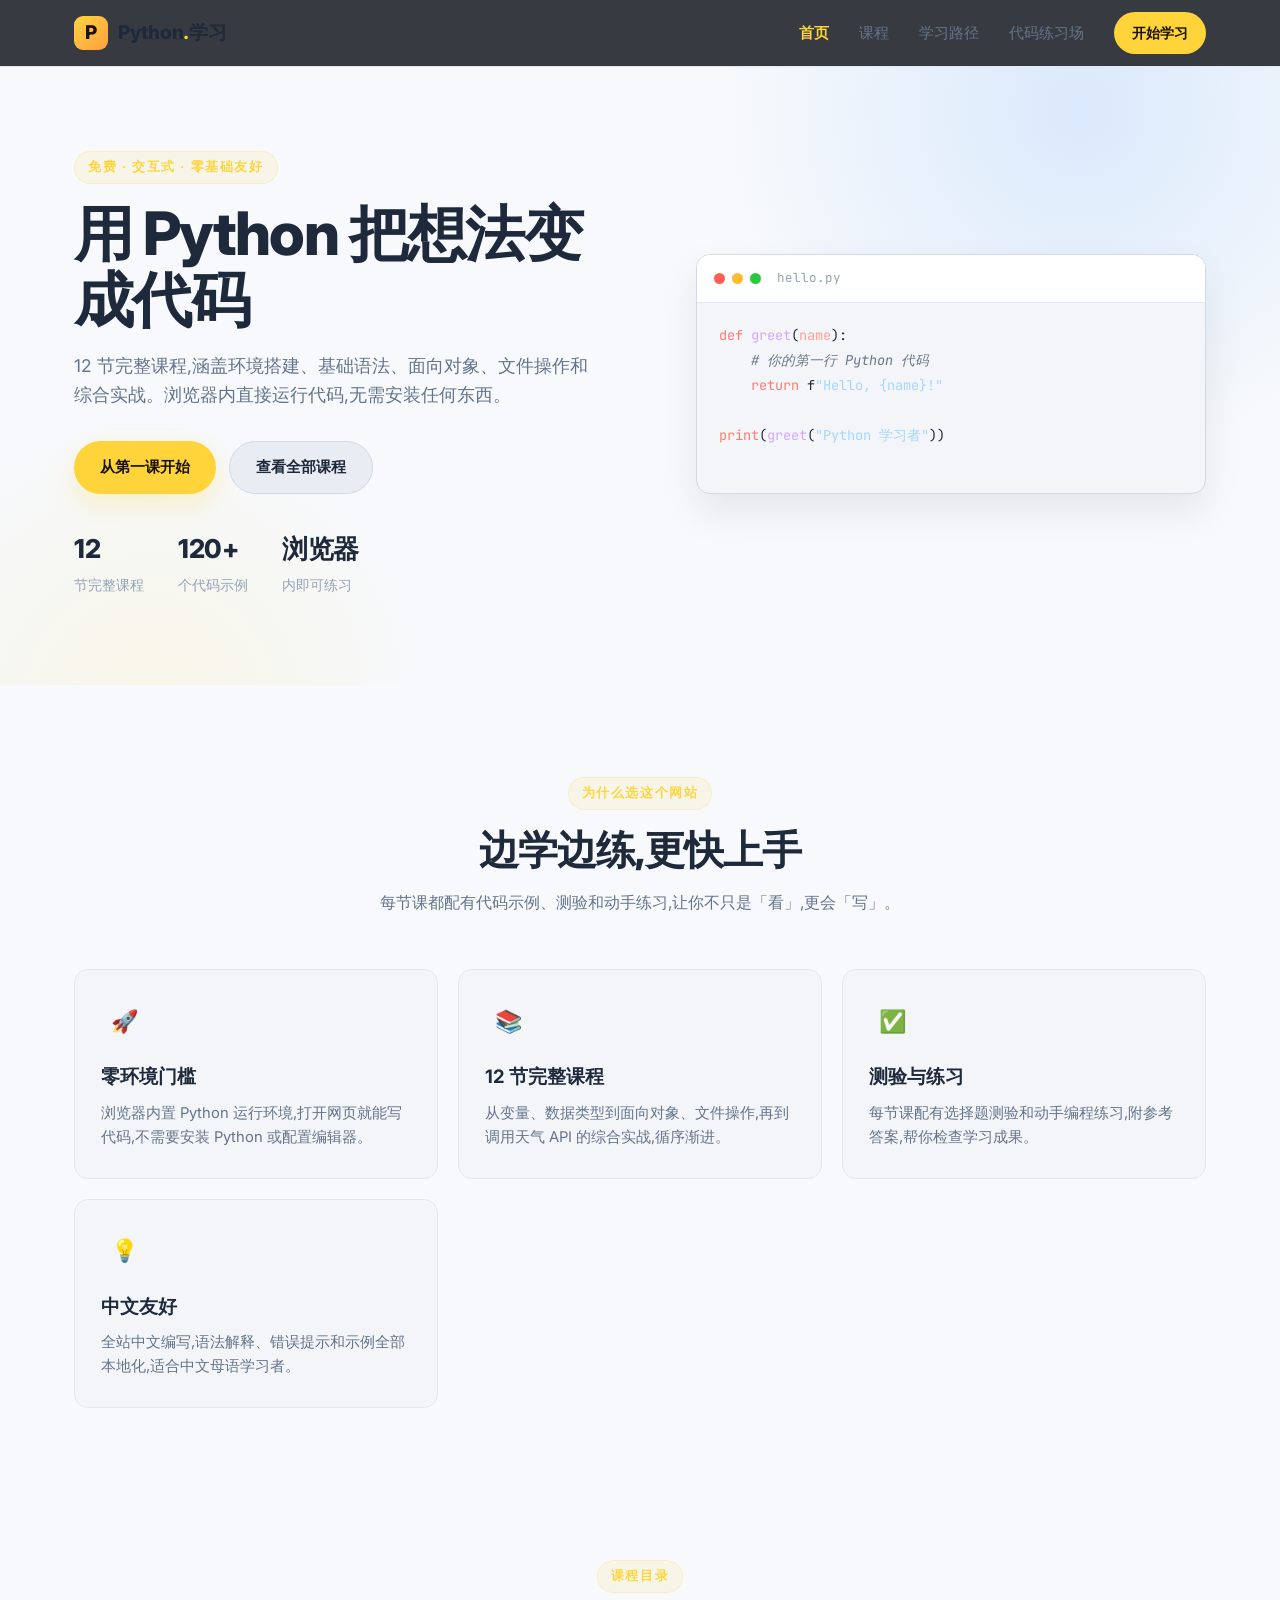
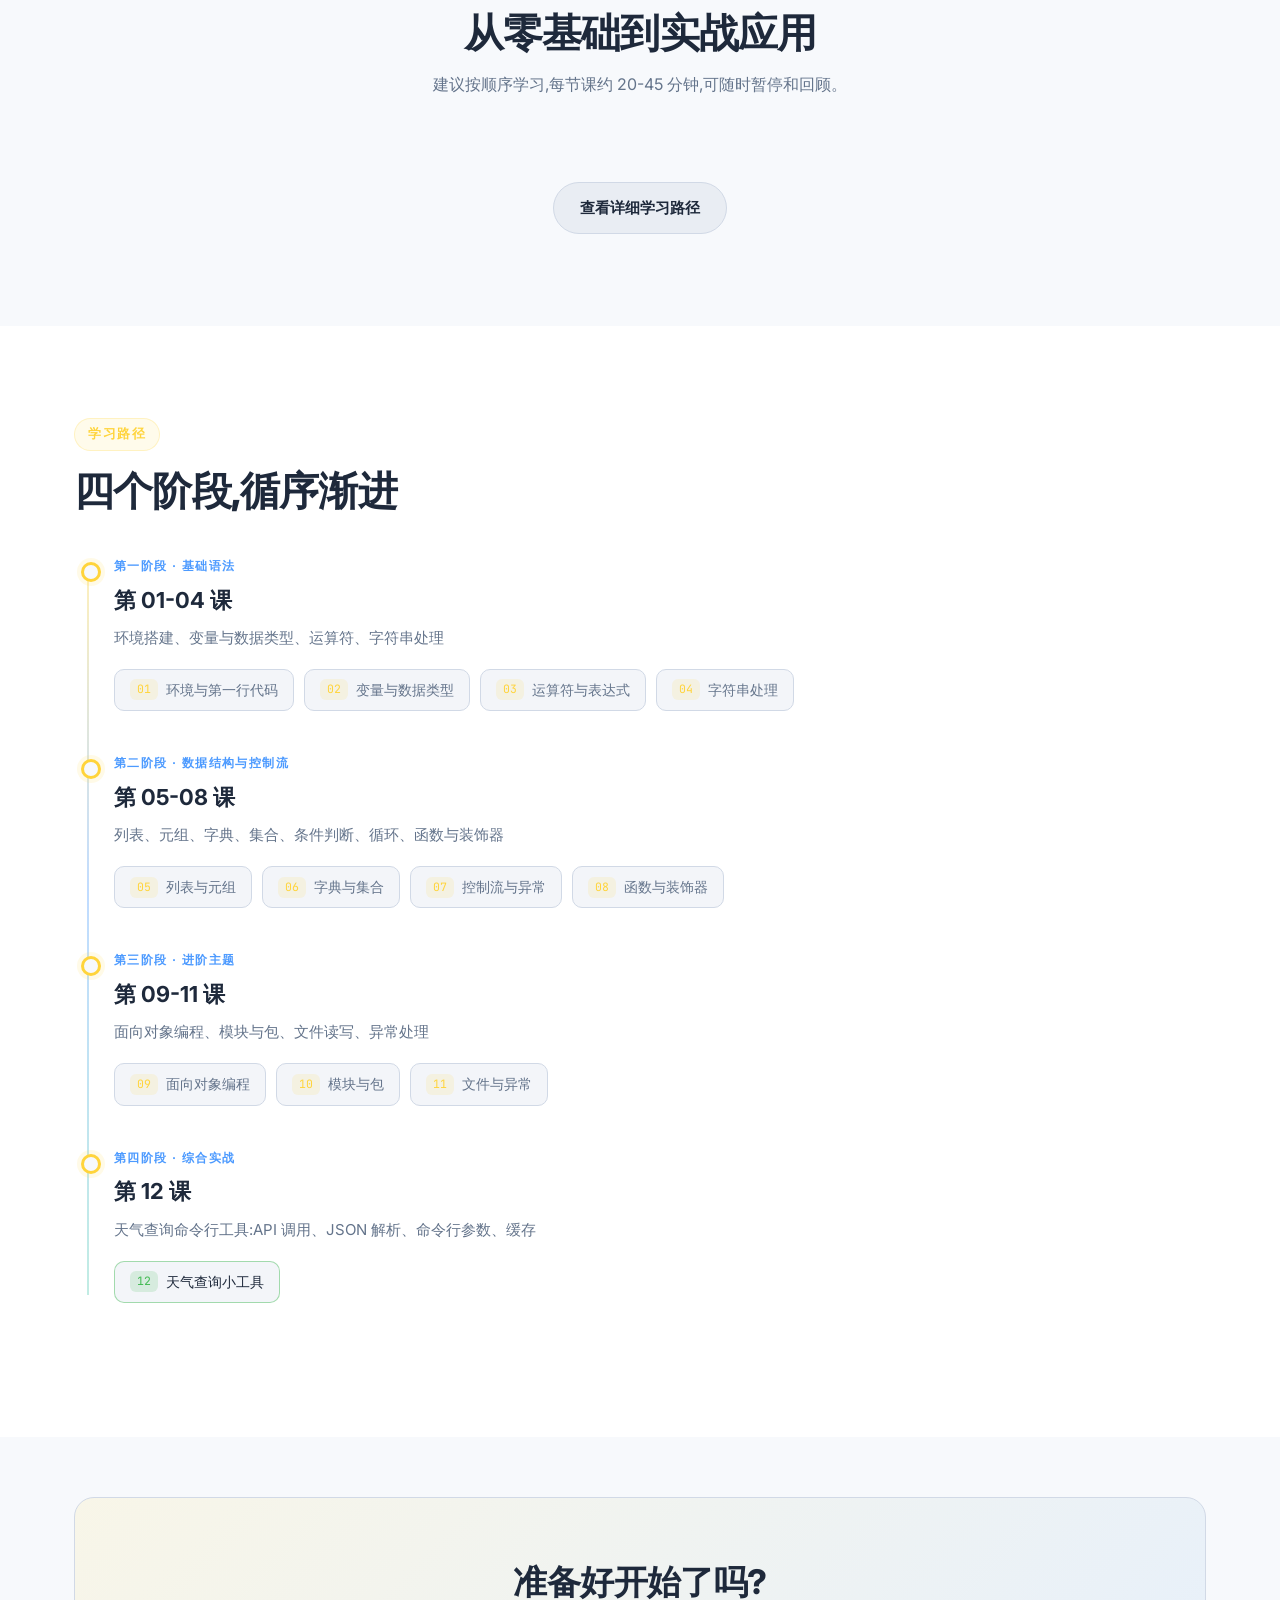
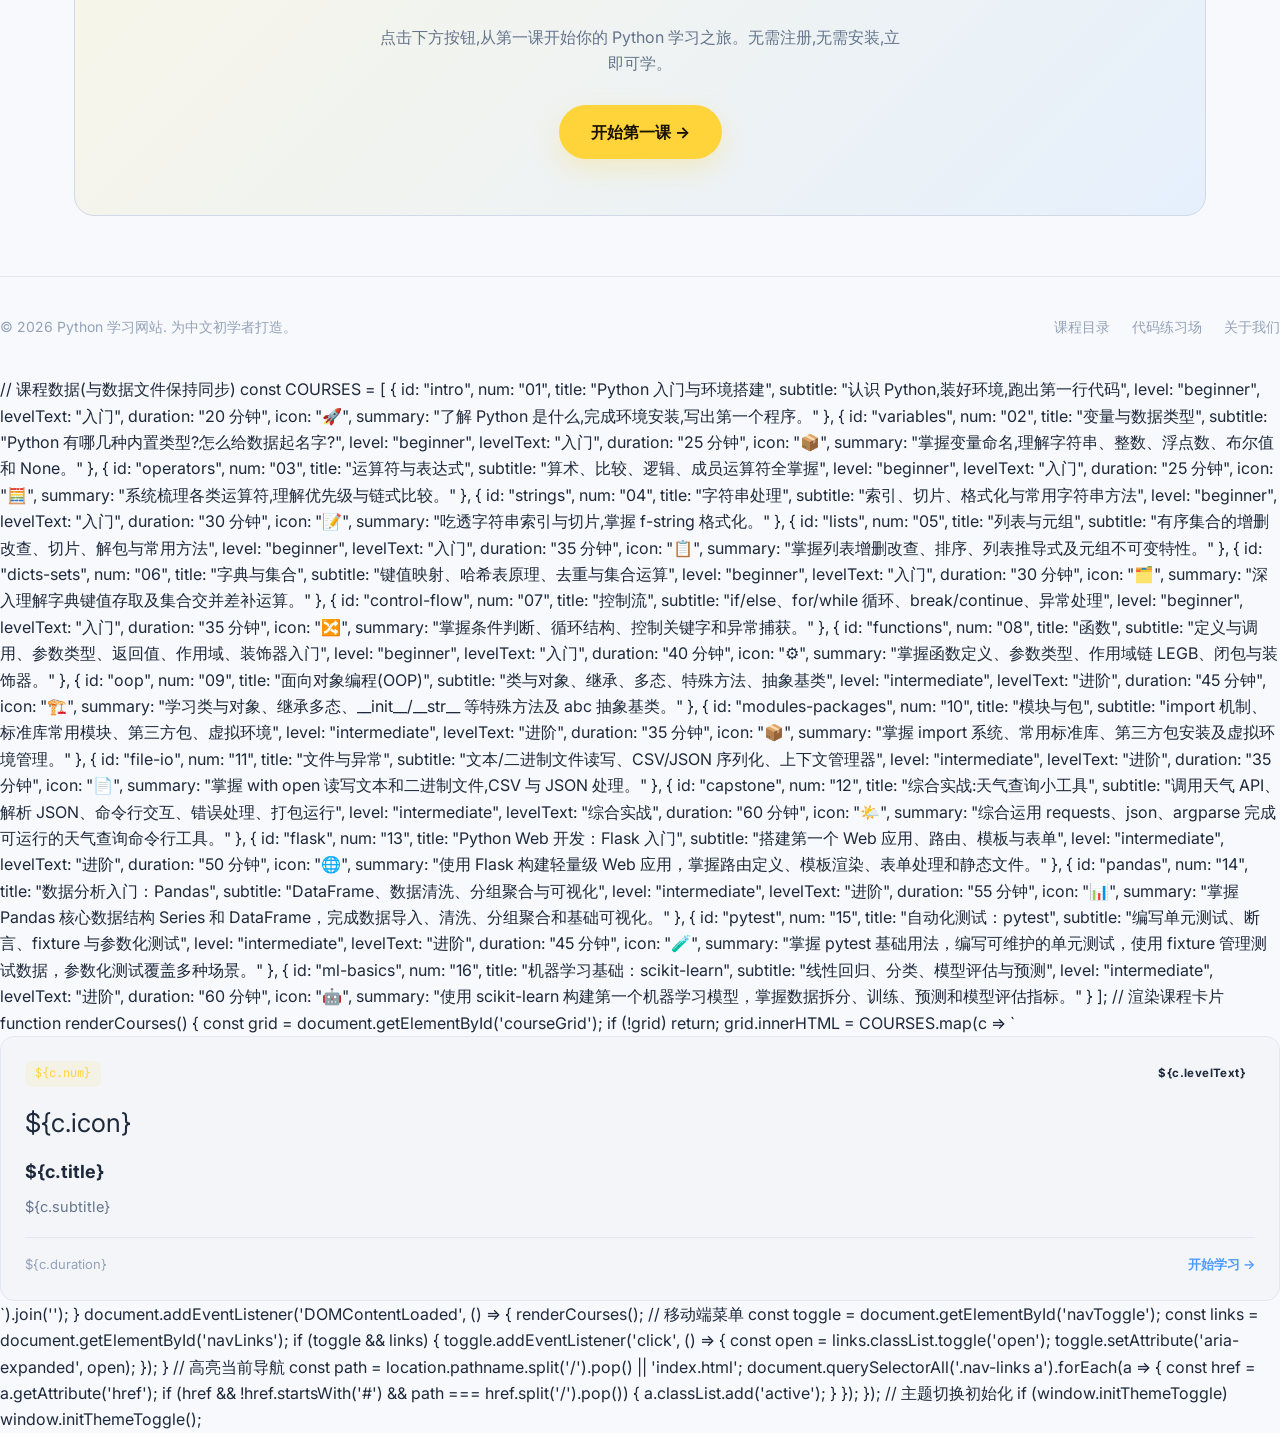
==== commit 28c72e64: "feat: 新增第13-16课、深浅色模式、学习证书系统" ====
--- a/index.html
+++ b/index.html
@@ -26,6 +26,7 @@
       <a href="#path">学习路径</a>
       <a href="playground.html">代码练习场</a>
       <a href="lesson.html?id=intro" class="nav-cta">开始学习</a>
+      <button class="nav-toggle theme-toggle" id="themeToggle" aria-label="切换深浅色模式" title="切换深浅色模式">🌓</button>
     </div>
 
     <button class="nav-toggle" id="navToggle" aria-label="切换菜单">☰</button>
@@ -204,7 +205,7 @@
   </div>
 </footer>
 
-<script>
+<script src="assets/js/theme.js"></script>
 // 课程数据(与数据文件保持同步)
 const COURSES = [
   { id: "intro", num: "01", title: "Python 入门与环境搭建", subtitle: "认识 Python,装好环境,跑出第一行代码", level: "beginner", levelText: "入门", duration: "20 分钟", icon: "🚀", summary: "了解 Python 是什么,完成环境安装,写出第一个程序。" },
@@ -218,7 +219,11 @@
   { id: "oop", num: "09", title: "面向对象编程(OOP)", subtitle: "类与对象、继承、多态、特殊方法、抽象基类", level: "intermediate", levelText: "进阶", duration: "45 分钟", icon: "🏗️", summary: "学习类与对象、继承多态、__init__/__str__ 等特殊方法及 abc 抽象基类。" },
   { id: "modules-packages", num: "10", title: "模块与包", subtitle: "import 机制、标准库常用模块、第三方包、虚拟环境", level: "intermediate", levelText: "进阶", duration: "35 分钟", icon: "📦", summary: "掌握 import 系统、常用标准库、第三方包安装及虚拟环境管理。" },
   { id: "file-io", num: "11", title: "文件与异常", subtitle: "文本/二进制文件读写、CSV/JSON 序列化、上下文管理器", level: "intermediate", levelText: "进阶", duration: "35 分钟", icon: "📄", summary: "掌握 with open 读写文本和二进制文件,CSV 与 JSON 处理。" },
-  { id: "capstone", num: "12", title: "综合实战:天气查询小工具", subtitle: "调用天气 API、解析 JSON、命令行交互、错误处理、打包运行", level: "intermediate", levelText: "综合实战", duration: "60 分钟", icon: "🌤️", summary: "综合运用 requests、json、argparse 完成可运行的天气查询命令行工具。" }
+  { id: "capstone", num: "12", title: "综合实战:天气查询小工具", subtitle: "调用天气 API、解析 JSON、命令行交互、错误处理、打包运行", level: "intermediate", levelText: "综合实战", duration: "60 分钟", icon: "🌤️", summary: "综合运用 requests、json、argparse 完成可运行的天气查询命令行工具。" },
+  { id: "flask", num: "13", title: "Python Web 开发：Flask 入门", subtitle: "搭建第一个 Web 应用、路由、模板与表单", level: "intermediate", levelText: "进阶", duration: "50 分钟", icon: "🌐", summary: "使用 Flask 构建轻量级 Web 应用，掌握路由定义、模板渲染、表单处理和静态文件。" },
+  { id: "pandas", num: "14", title: "数据分析入门：Pandas", subtitle: "DataFrame、数据清洗、分组聚合与可视化", level: "intermediate", levelText: "进阶", duration: "55 分钟", icon: "📊", summary: "掌握 Pandas 核心数据结构 Series 和 DataFrame，完成数据导入、清洗、分组聚合和基础可视化。" },
+  { id: "pytest", num: "15", title: "自动化测试：pytest", subtitle: "编写单元测试、断言、fixture 与参数化测试", level: "intermediate", levelText: "进阶", duration: "45 分钟", icon: "🧪", summary: "掌握 pytest 基础用法，编写可维护的单元测试，使用 fixture 管理测试数据，参数化测试覆盖多种场景。" },
+  { id: "ml-basics", num: "16", title: "机器学习基础：scikit-learn", subtitle: "线性回归、分类、模型评估与预测", level: "intermediate", levelText: "进阶", duration: "60 分钟", icon: "🤖", summary: "使用 scikit-learn 构建第一个机器学习模型，掌握数据拆分、训练、预测和模型评估指标。" }
 ];
 
 // 渲染课程卡片
@@ -264,6 +269,8 @@
     }
   });
 });
+  // 主题切换初始化
+  if (window.initThemeToggle) window.initThemeToggle();
 </script>
 </body>
 </html>
--- a/assets/css/style.css
+++ b/assets/css/style.css
@@ -3,6 +3,34 @@
    ============================================ */
 
 :root {
+  /* 浅色模式变量 */
+  --bg: #f7f9fc;
+  --bg-soft: #ffffff;
+  --surface: #f3f5f9;
+  --surface-2: #e9edf3;
+  --border: #d1d9e6;
+  --border-soft: #e2e8f0;
+  --text: #1e293b;
+  --text-dim: #64748b;
+  --text-faint: #94a3b8;
+  --brand: #ffd43b;
+  --brand-2: #4c9aff;
+  --brand-3: #4ec9b0;
+  --green: #3fb950;
+  --red: #f85149;
+  --yellow: #d29922;
+  --purple: #bc8cff;
+  --radius: 14px;
+  --radius-sm: 9px;
+  --shadow: 0 18px 40px rgba(0, 0, 0, 0.08);
+  --font: "Inter", "PingFang SC", "Microsoft YaHei", system-ui, -apple-system, sans-serif;
+  --mono: "JetBrains Mono", "Fira Code", Consolas, "Courier New", monospace;
+  --max: 1180px;
+  --code-bg: #f1f5f9;
+}
+
+/* 深色模式：通过 .dark-theme class 覆盖 */
+.dark-theme {
   --bg: #0d1117;
   --bg-soft: #131a23;
   --surface: #171e28;
@@ -12,19 +40,25 @@
   --text: #e6edf3;
   --text-dim: #9aa7b6;
   --text-faint: #6b7889;
-  --brand: #ffd43b;
-  --brand-2: #4c9aff;
-  --brand-3: #4ec9b0;
-  --green: #3fb950;
-  --red: #f85149;
-  --yellow: #d29922;
-  --purple: #bc8cff;
-  --radius: 14px;
-  --radius-sm: 9px;
   --shadow: 0 18px 40px rgba(0, 0, 0, 0.45);
-  --font: "Inter", "PingFang SC", "Microsoft YaHei", system-ui, -apple-system, sans-serif;
-  --mono: "JetBrains Mono", "Fira Code", Consolas, "Courier New", monospace;
-  --max: 1180px;
+  --code-bg: #1e232e;
+}
+
+/* 系统偏好深色时的默认（未手动设置主题时） */
+@media (prefers-color-scheme: dark) and (not (prefers-color-scheme: light)) {
+  :root:not(.light-theme) {
+    --bg: #0d1117;
+    --bg-soft: #131a23;
+    --surface: #171e28;
+    --surface-2: #1e2634;
+    --border: #26303f;
+    --border-soft: #1f2836;
+    --text: #e6edf3;
+    --text-dim: #9aa7b6;
+    --text-faint: #6b7889;
+    --shadow: 0 18px 40px rgba(0, 0, 0, 0.45);
+    --code-bg: #1e232e;
+  }
 }
 
 * {
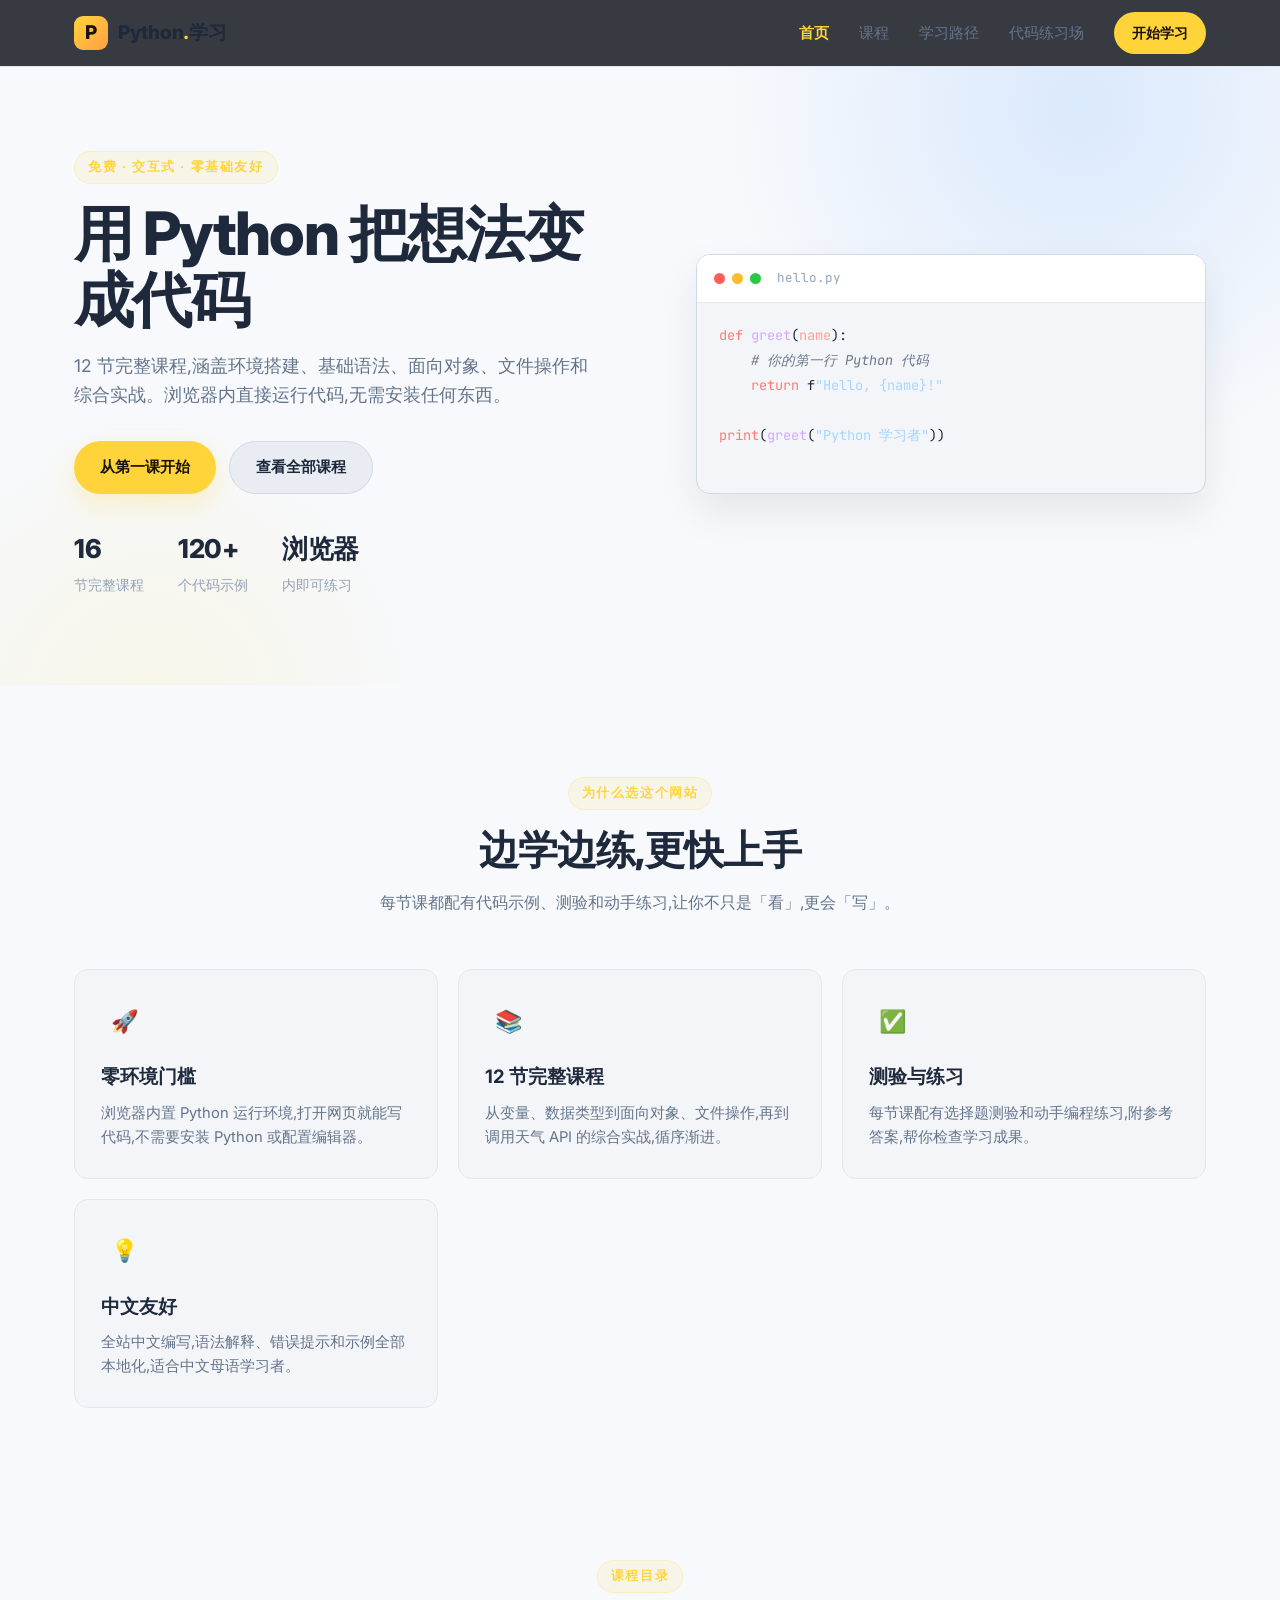
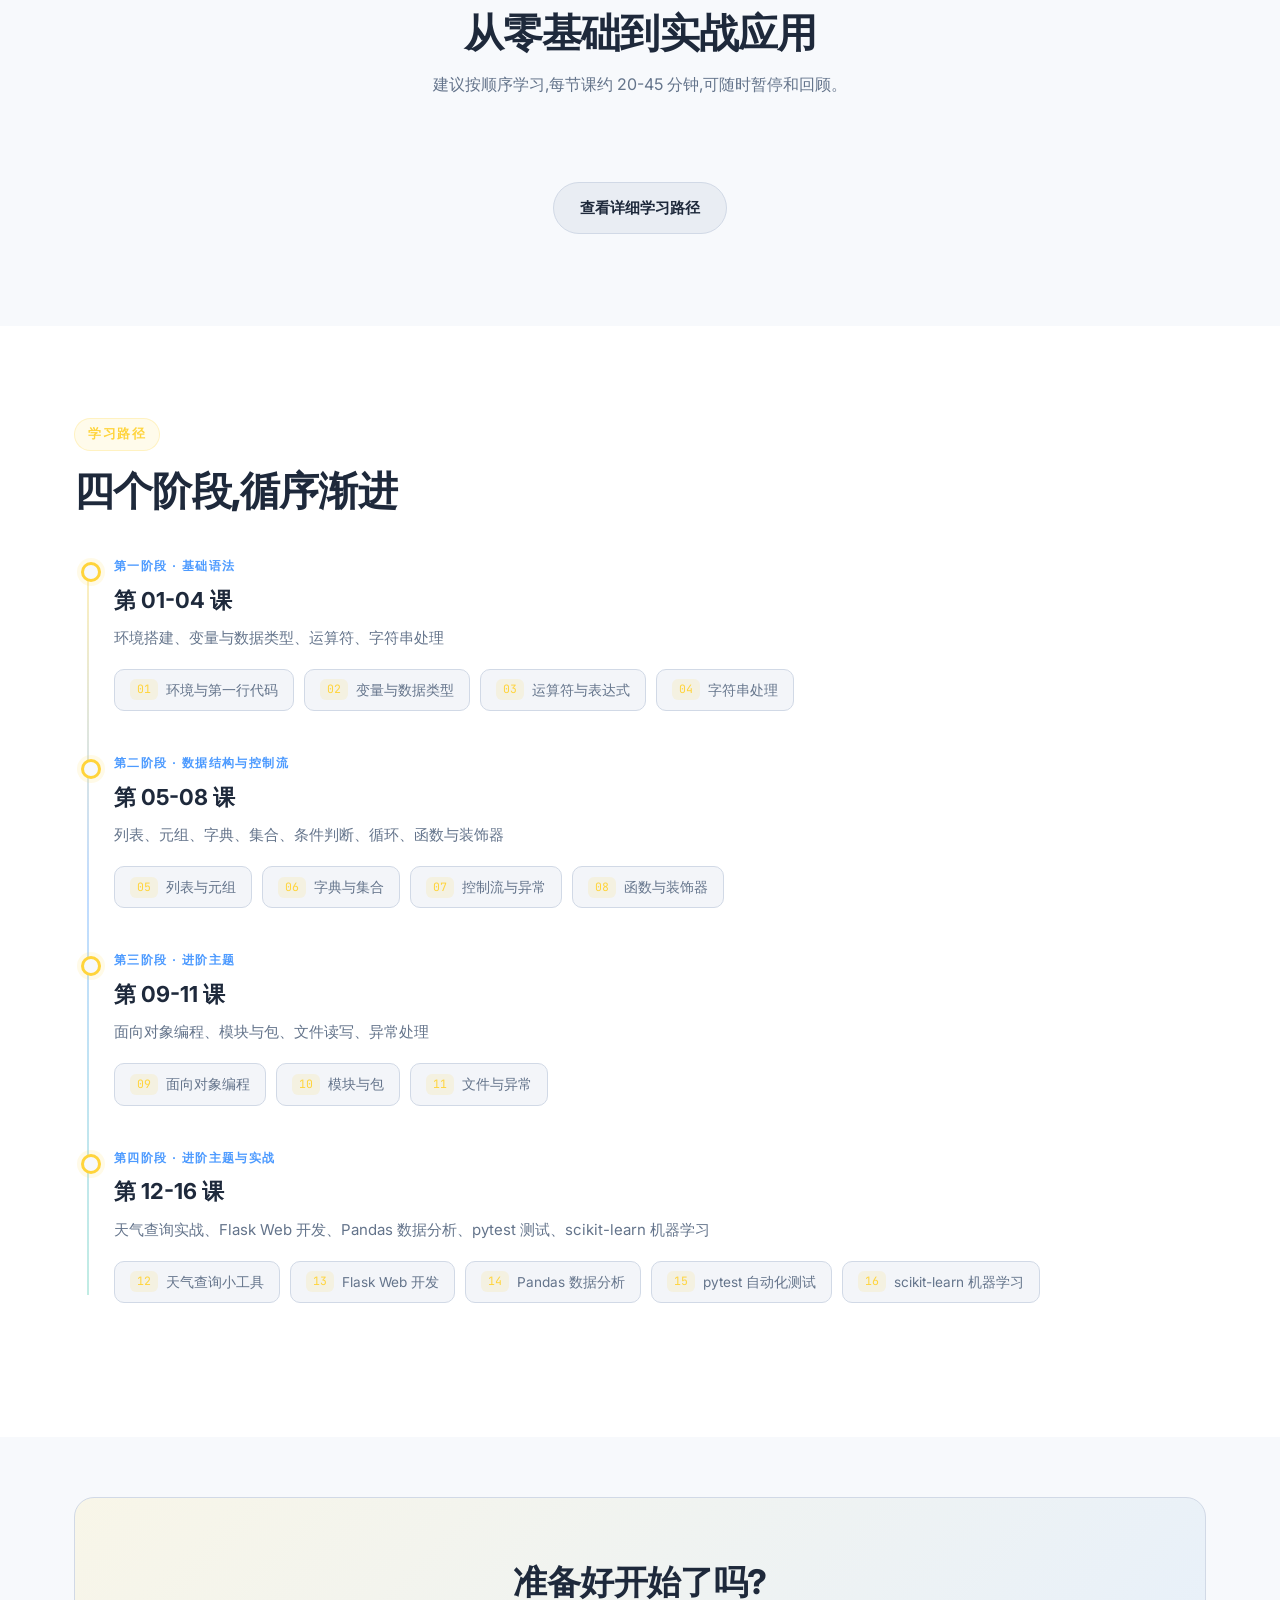
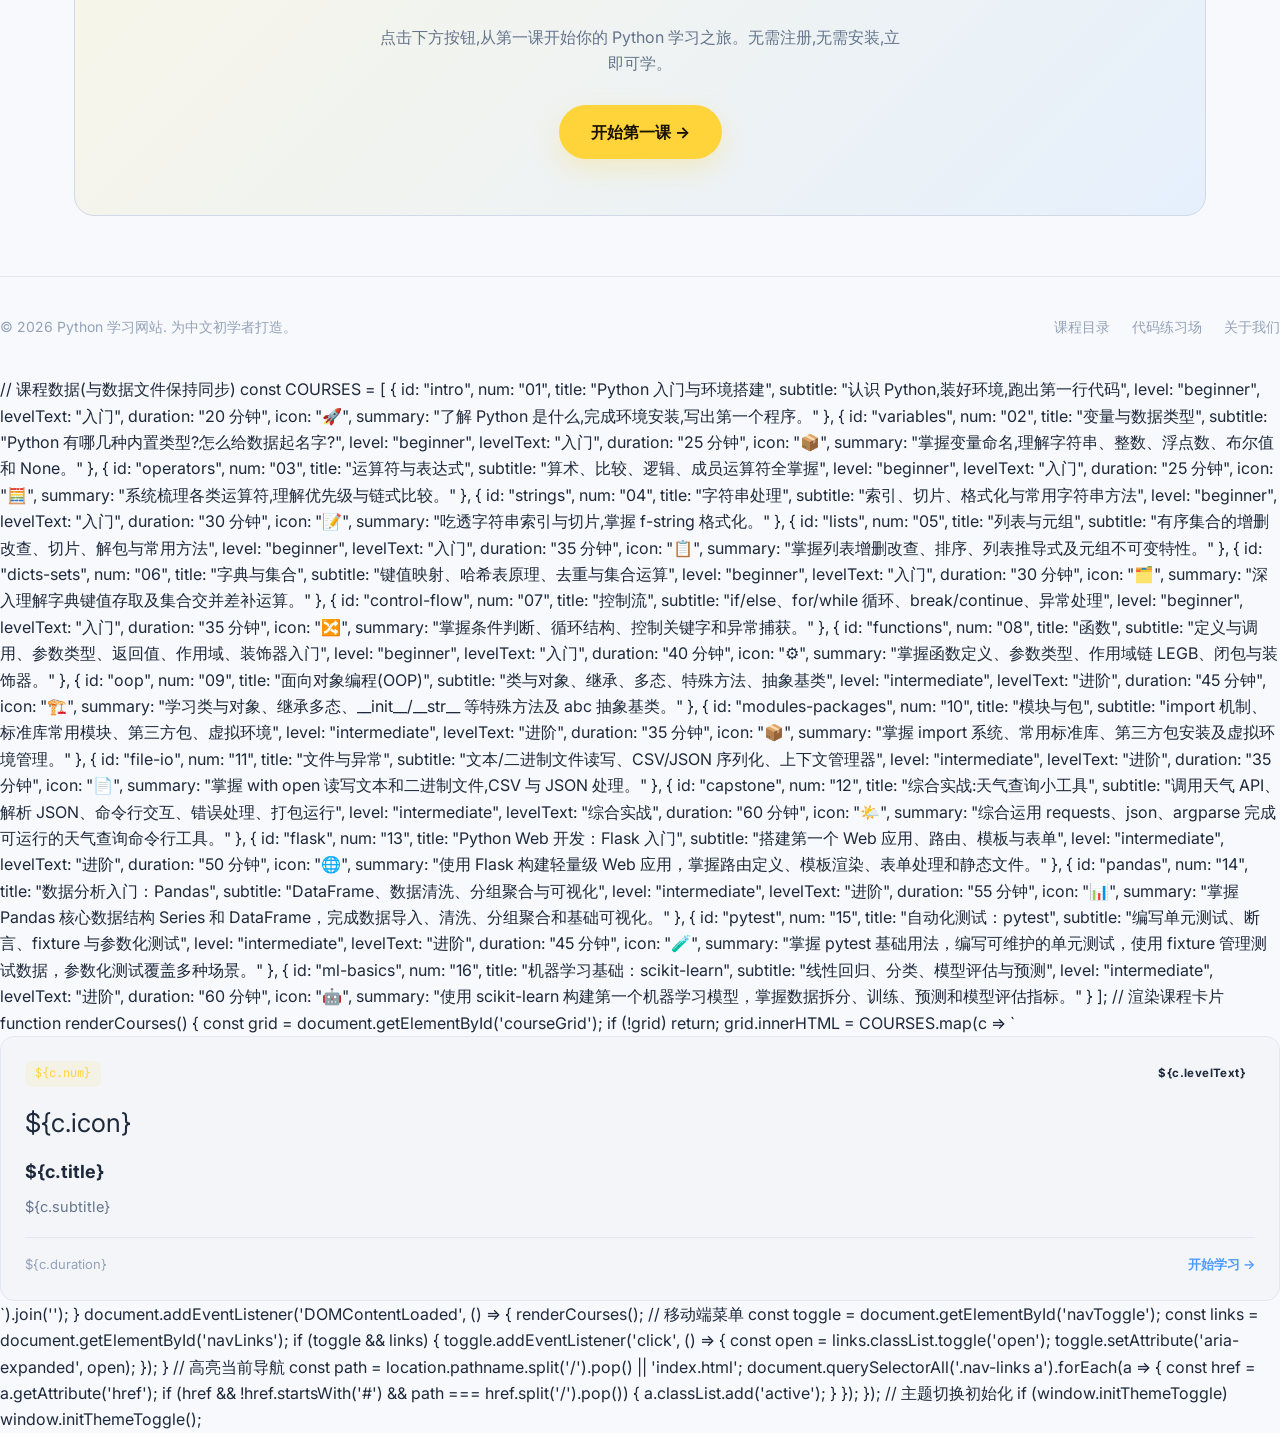
==== commit 76421883: "fix: 更新首页统计数字(16课)和学习路径展示新增课程" ====
--- a/index.html
+++ b/index.html
@@ -46,7 +46,7 @@
           <a href="#courses" class="btn btn-ghost">查看全部课程</a>
         </div>
         <div class="hero-stats">
-          <div><strong>12</strong><span>节完整课程</span></div>
+          <div><strong id="statCourses">16</strong><span>节完整课程</span></div>
           <div><strong>120+</strong><span>个代码示例</span></div>
           <div><strong>浏览器</strong><span>内即可练习</span></div>
         </div>
@@ -171,11 +171,15 @@
       </div>
 
       <div class="stage">
-        <div class="stage-tag">第四阶段 · 综合实战</div>
-        <h3>第 12 课</h3>
-        <p>天气查询命令行工具:API 调用、JSON 解析、命令行参数、缓存</p>
-        <div class="lesson-chips">
-          <span class="chip done"><span class="num">12</span>天气查询小工具</span>
+        <div class="stage-tag">第四阶段 · 进阶主题与实战</div>
+        <h3>第 12-16 课</h3>
+        <p>天气查询实战、Flask Web 开发、Pandas 数据分析、pytest 测试、scikit-learn 机器学习</p>
+        <div class="lesson-chips">
+          <span class="chip"><span class="num">12</span>天气查询小工具</span>
+          <span class="chip"><span class="num">13</span>Flask Web 开发</span>
+          <span class="chip"><span class="num">14</span>Pandas 数据分析</span>
+          <span class="chip"><span class="num">15</span>pytest 自动化测试</span>
+          <span class="chip"><span class="num">16</span>scikit-learn 机器学习</span>
         </div>
       </div>
     </div>
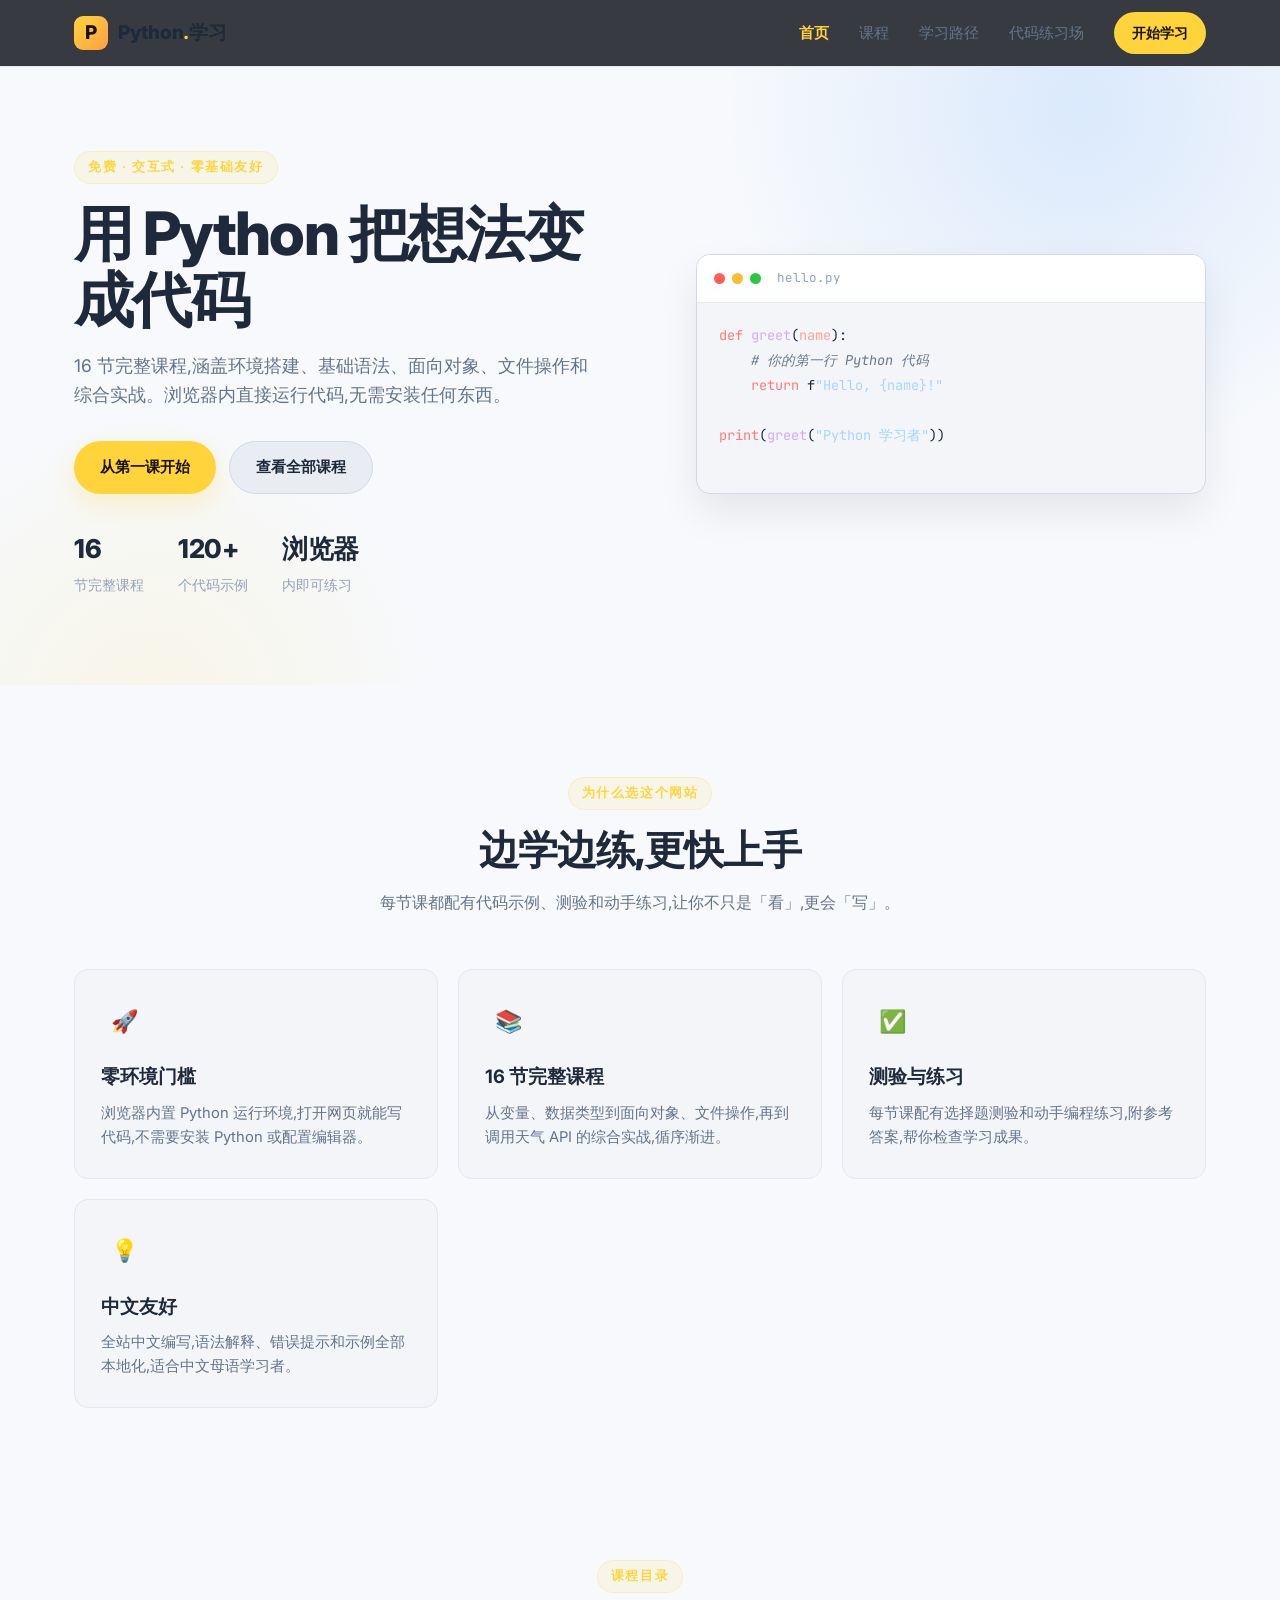
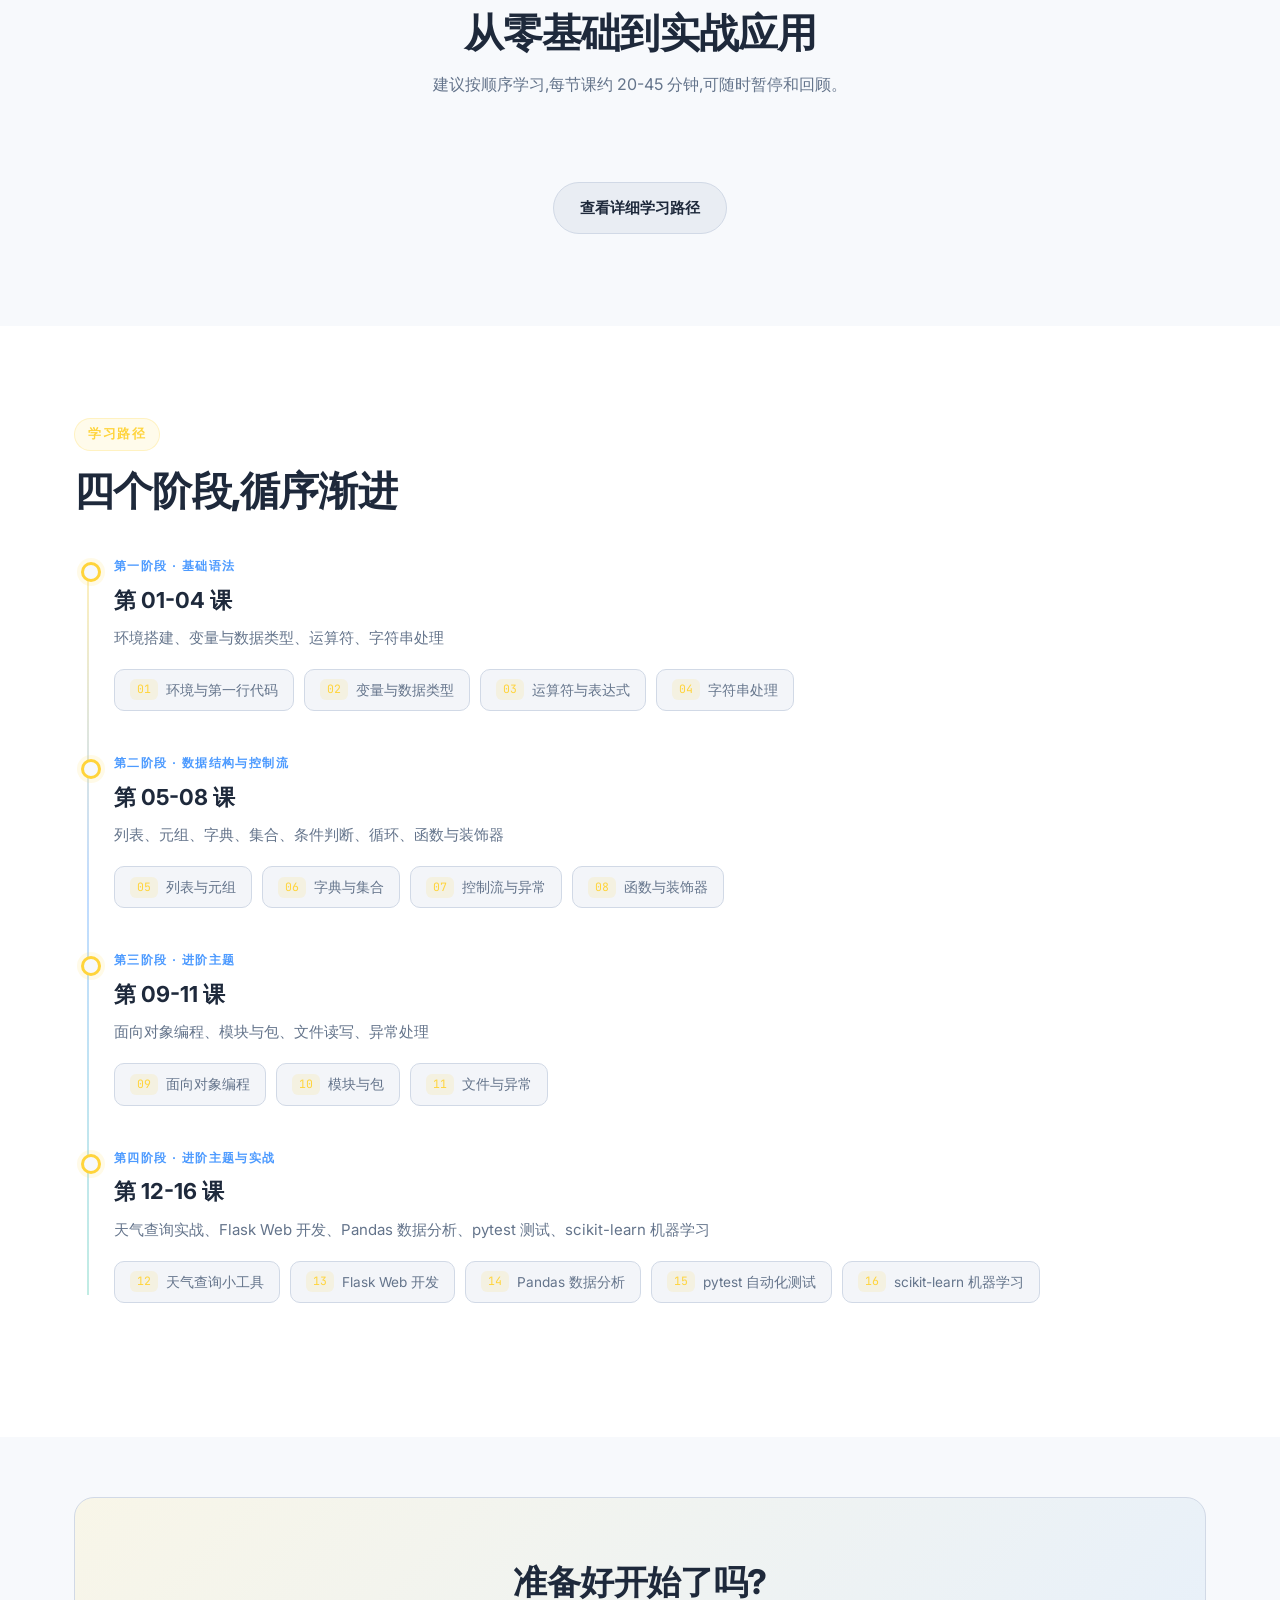
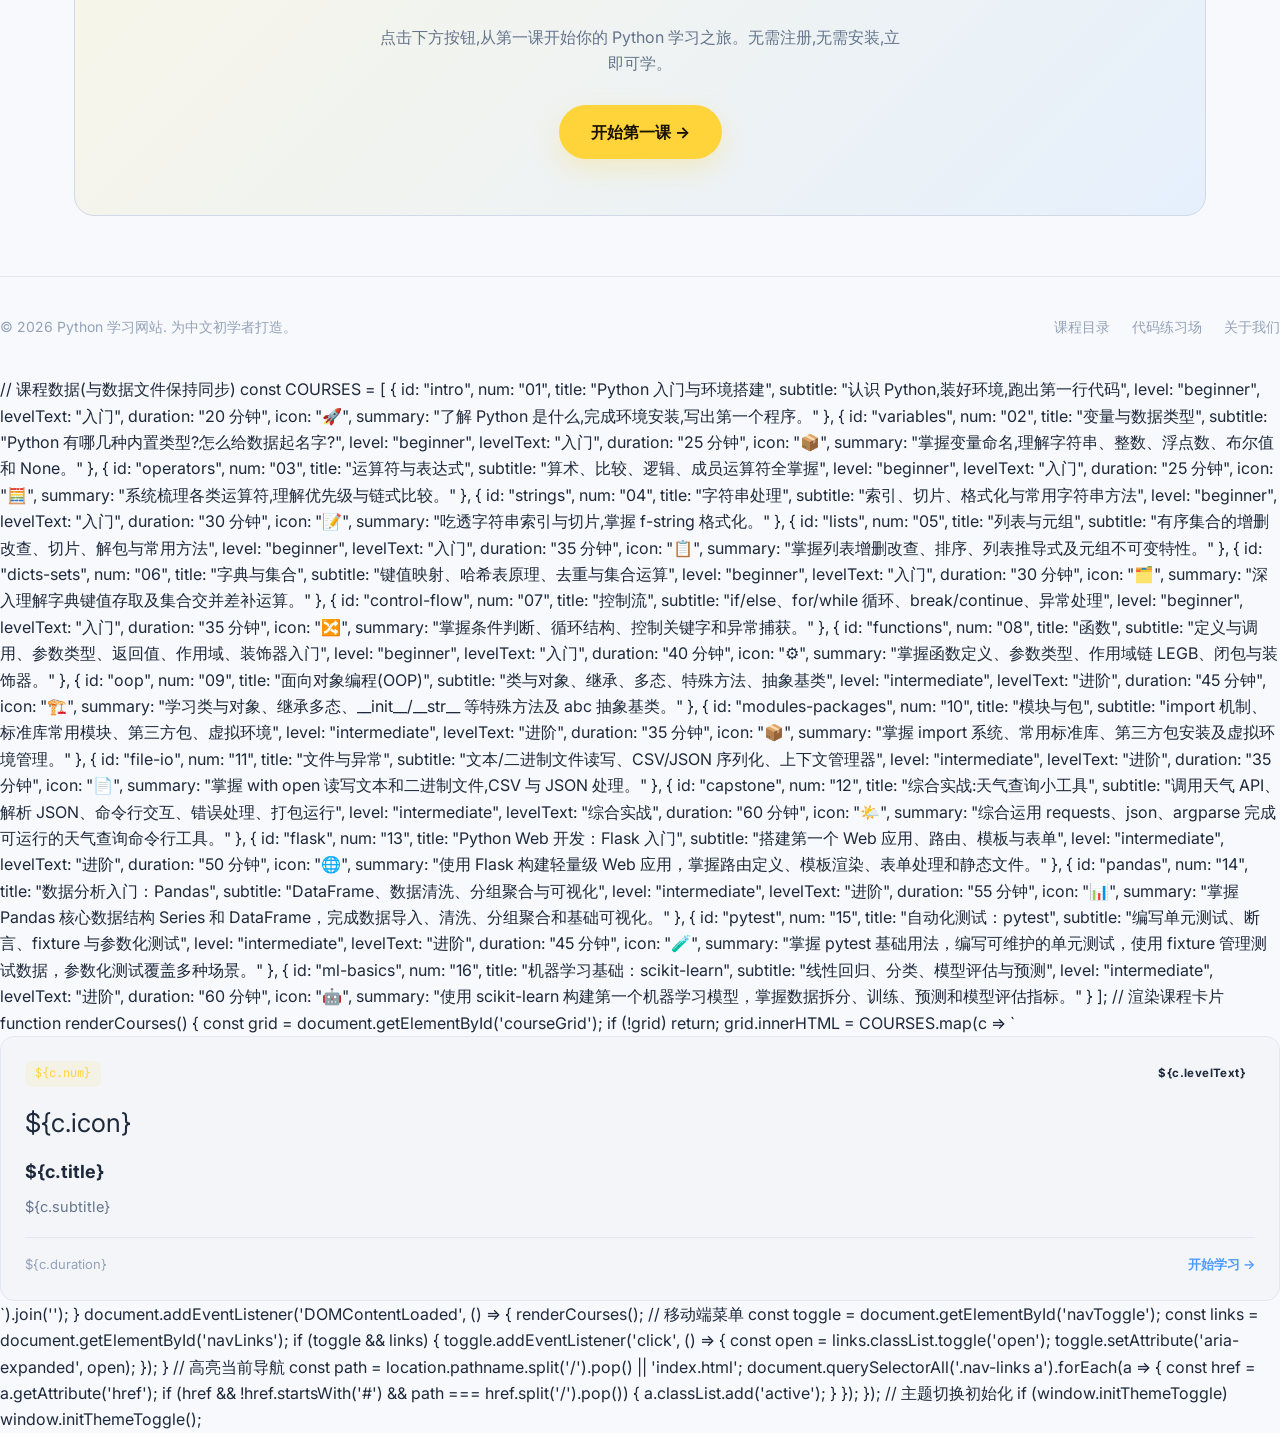
==== commit ab4b8523: "fix: 同步英雄区和特性区课程数量为16节" ====
--- a/index.html
+++ b/index.html
@@ -4,7 +4,7 @@
   <meta charset="UTF-8">
   <meta name="viewport" content="width=device-width, initial-scale=1.0">
   <title>Python 学习网站 | 从零基础到实战</title>
-  <meta name="description" content="免费的 Python 编程学习网站,12 节完整课程,从环境搭建到综合实战,支持浏览器内直接运行 Python 代码">
+  <meta name="description" content="免费的 Python 编程学习网站,16 节完整课程,从环境搭建到综合实战,支持浏览器内直接运行 Python 代码">
   <link rel="preconnect" href="https://fonts.googleapis.com">
   <link rel="preconnect" href="https://fonts.gstatic.com" crossorigin>
   <link href="https://fonts.googleapis.com/css2?family=Inter:wght@400;600;700;800&family=JetBrains+Mono:wght@400;700&display=swap" rel="stylesheet">
@@ -40,7 +40,7 @@
       <div class="hero-content">
         <div class="eyebrow">免费 · 交互式 · 零基础友好</div>
         <h1>用 Python 把想法变成代码</h1>
-        <p class="hero-lead">12 节完整课程,涵盖环境搭建、基础语法、面向对象、文件操作和综合实战。浏览器内直接运行代码,无需安装任何东西。</p>
+        <p class="hero-lead">16 节完整课程,涵盖环境搭建、基础语法、面向对象、文件操作和综合实战。浏览器内直接运行代码,无需安装任何东西。</p>
         <div class="hero-actions">
           <a href="lesson.html?id=intro" class="btn btn-primary">从第一课开始</a>
           <a href="#courses" class="btn btn-ghost">查看全部课程</a>
@@ -90,7 +90,7 @@
       </div>
       <div class="feature-card">
         <div class="feature-icon">📚</div>
-        <h3>12 节完整课程</h3>
+        <h3>16 节完整课程</h3>
         <p>从变量、数据类型到面向对象、文件操作,再到调用天气 API 的综合实战,循序渐进。</p>
       </div>
       <div class="feature-card">
